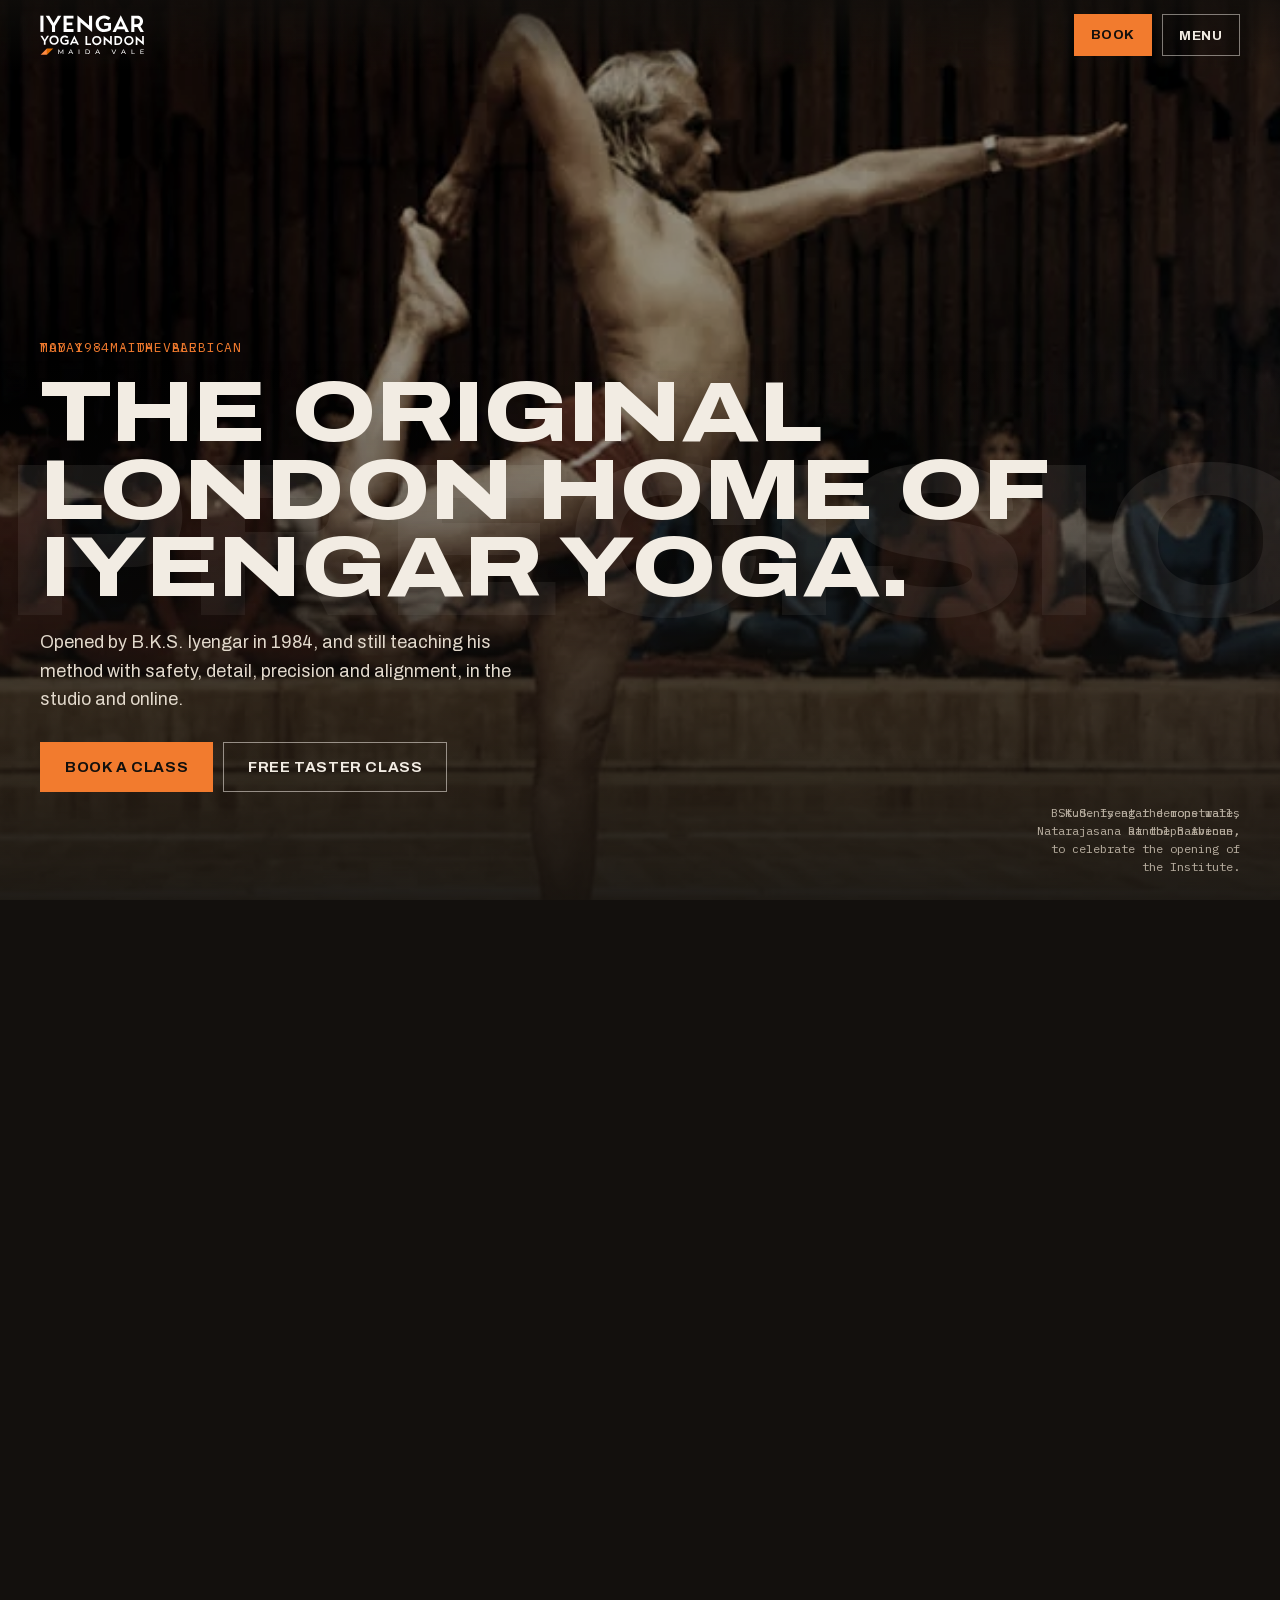
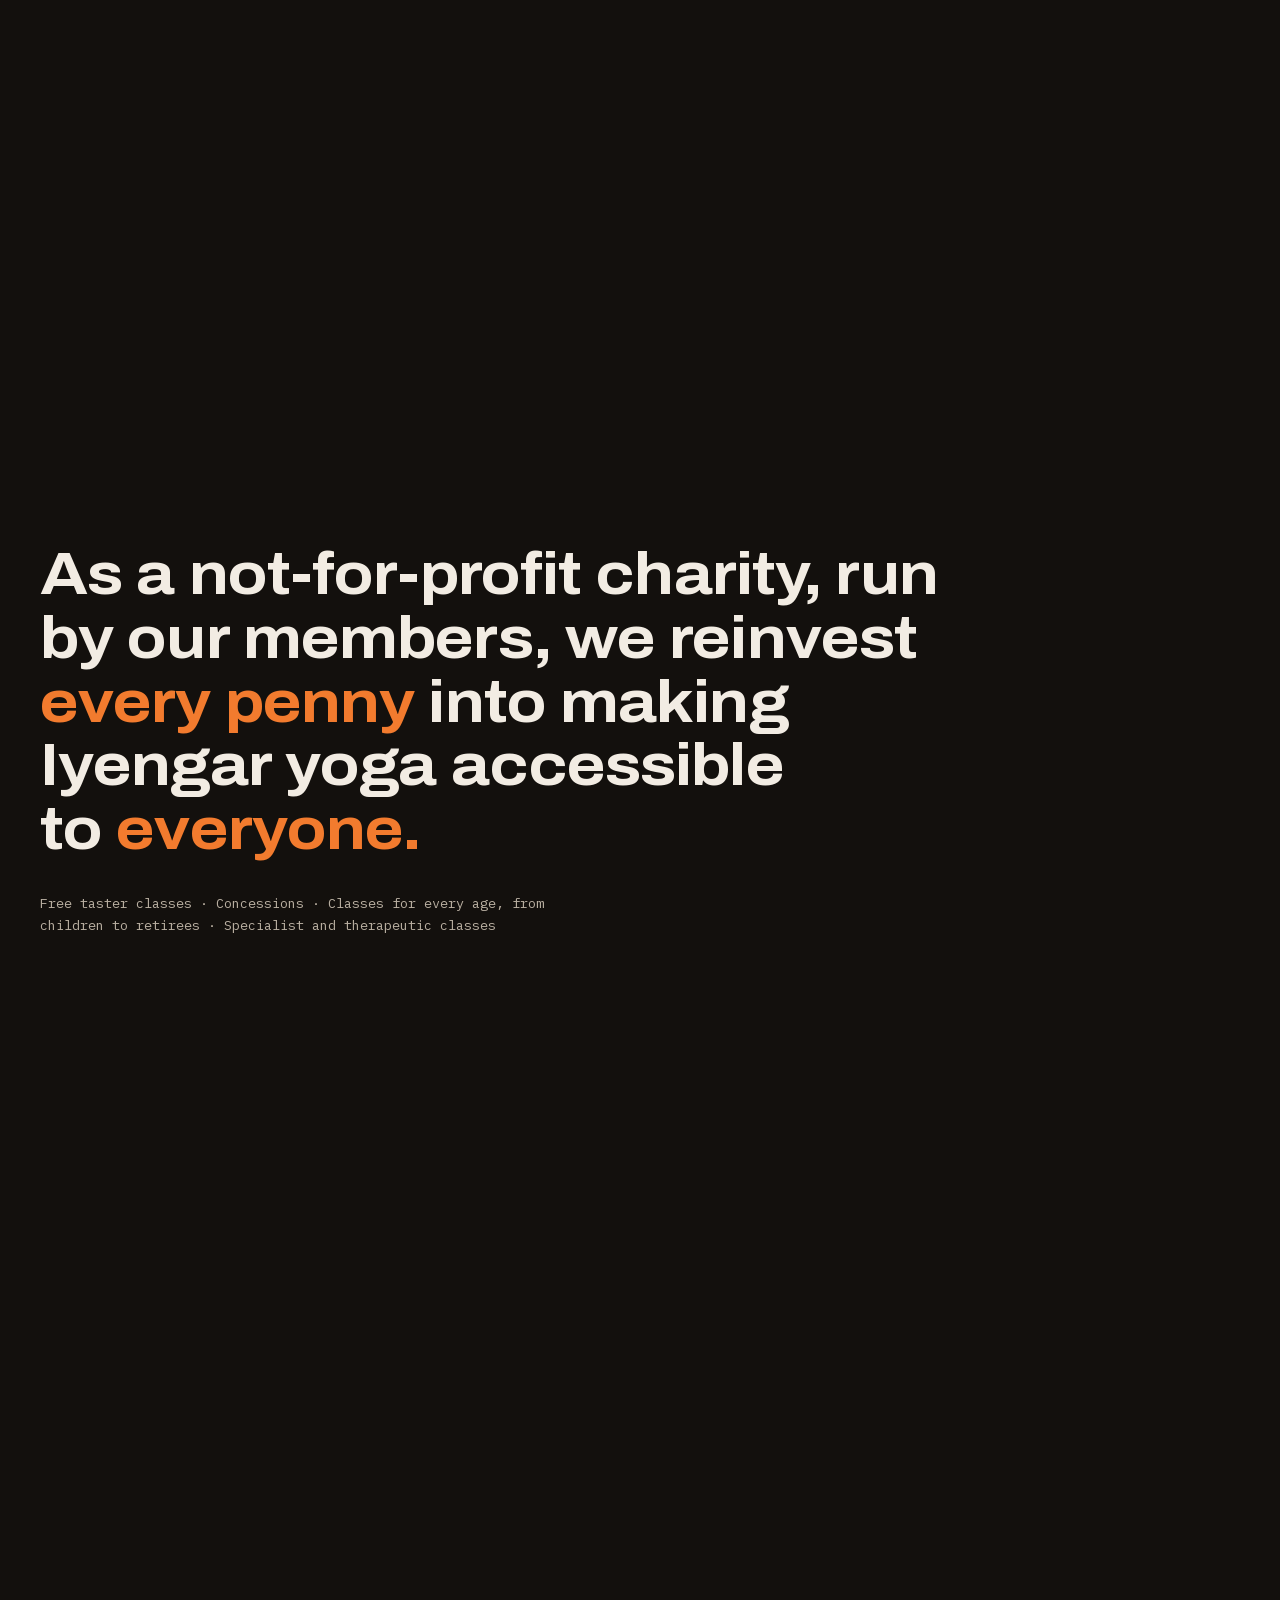
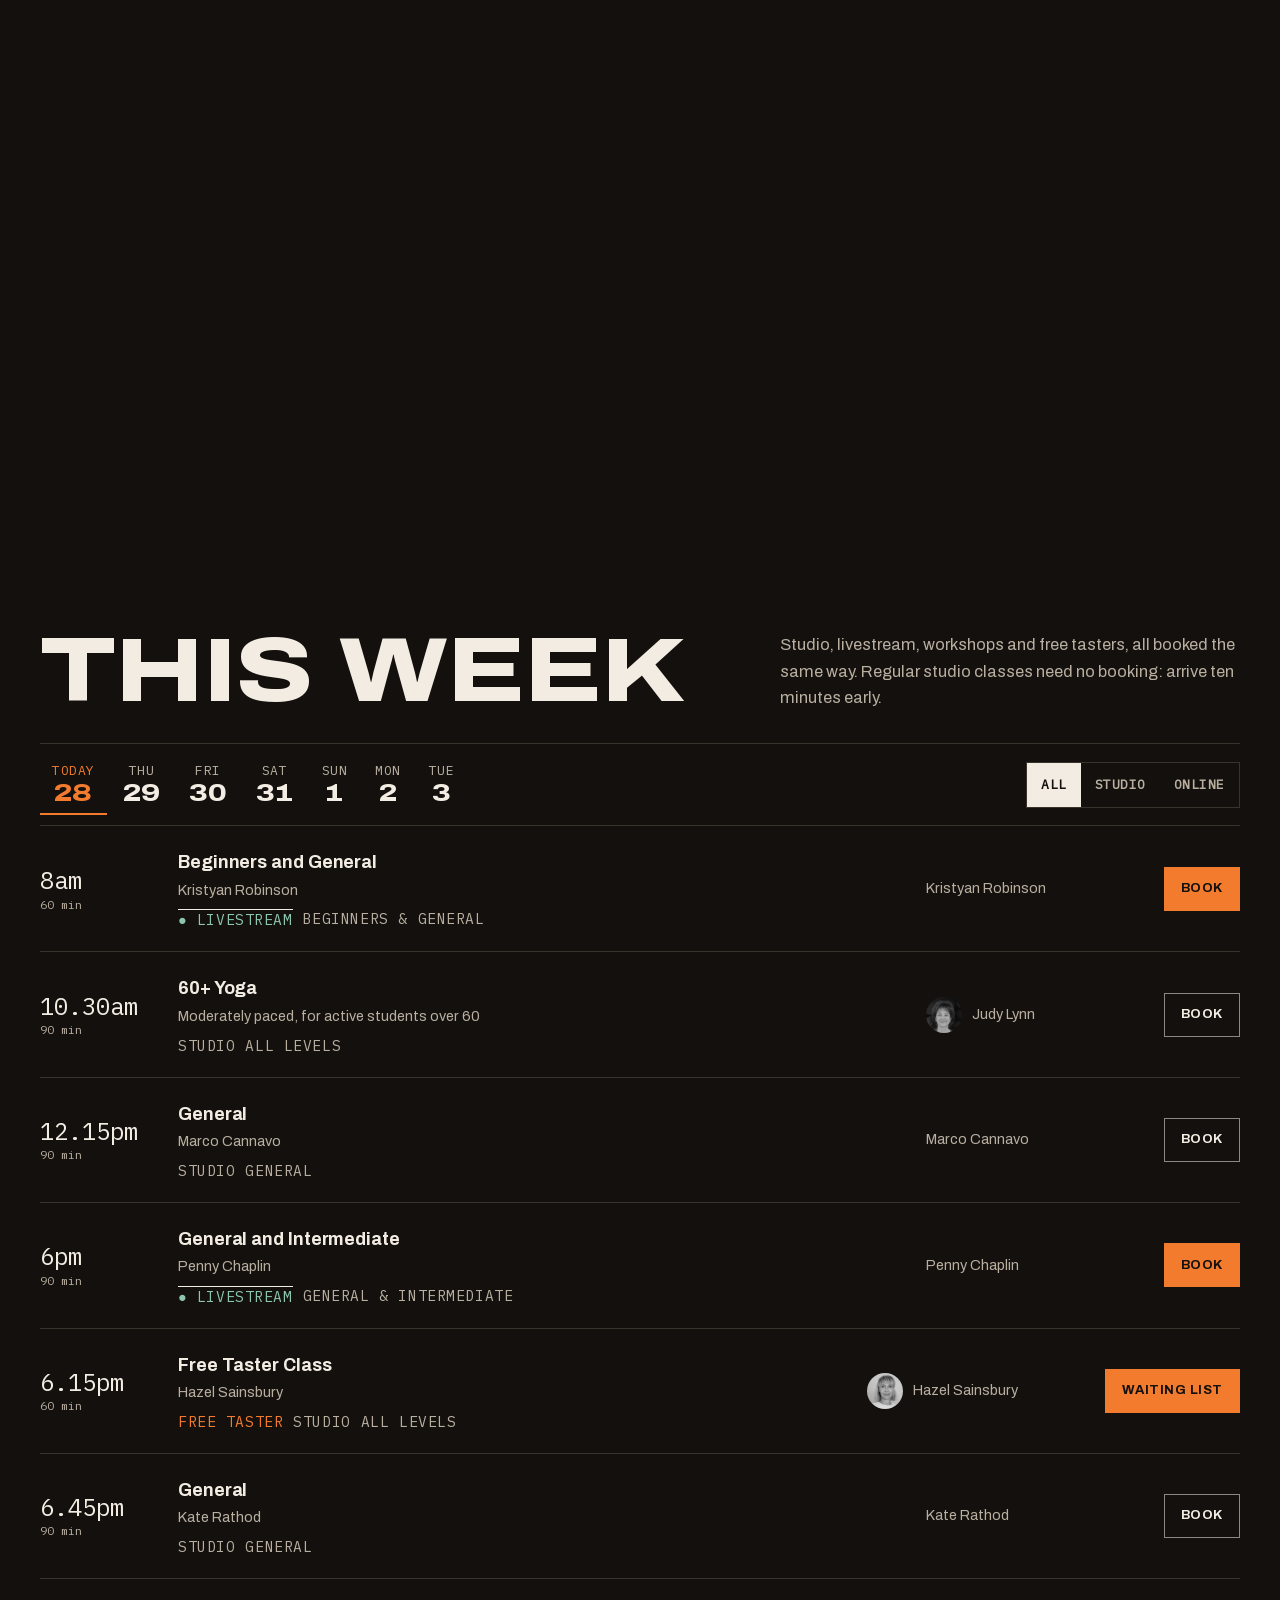
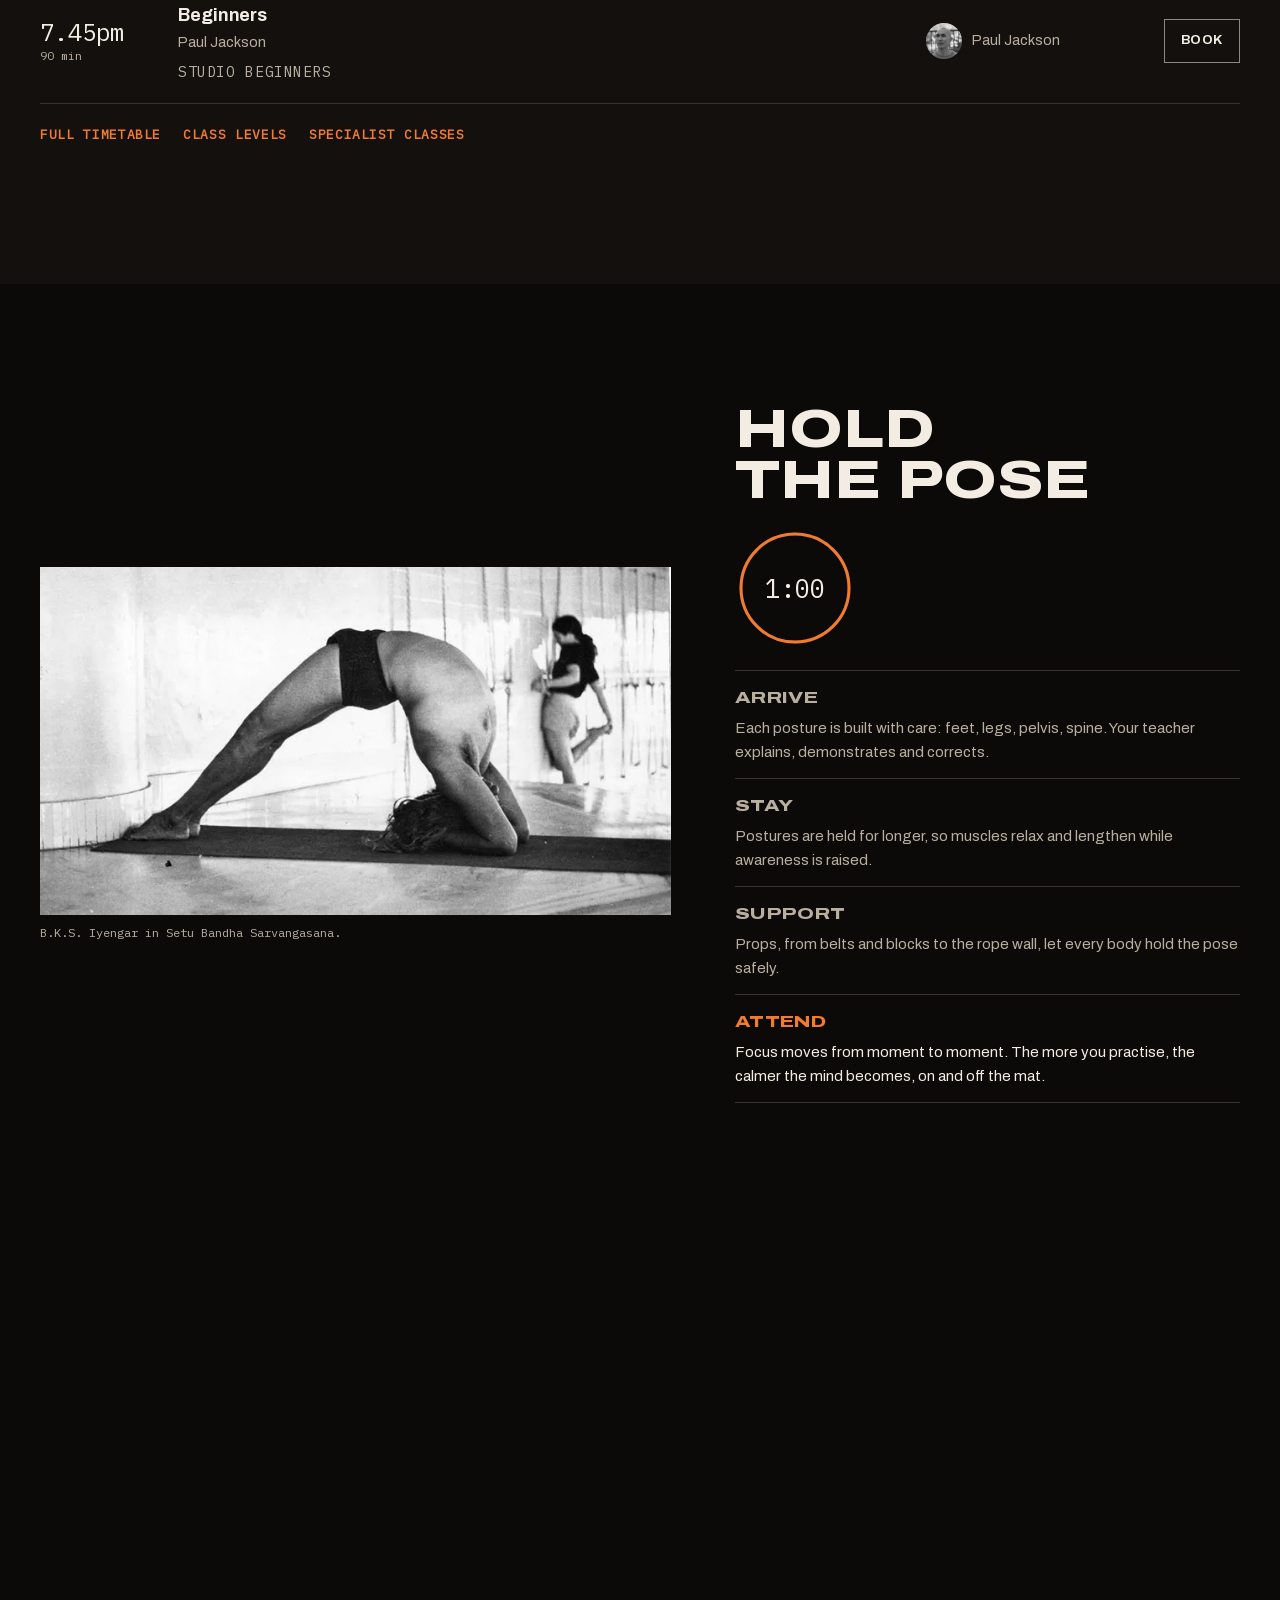
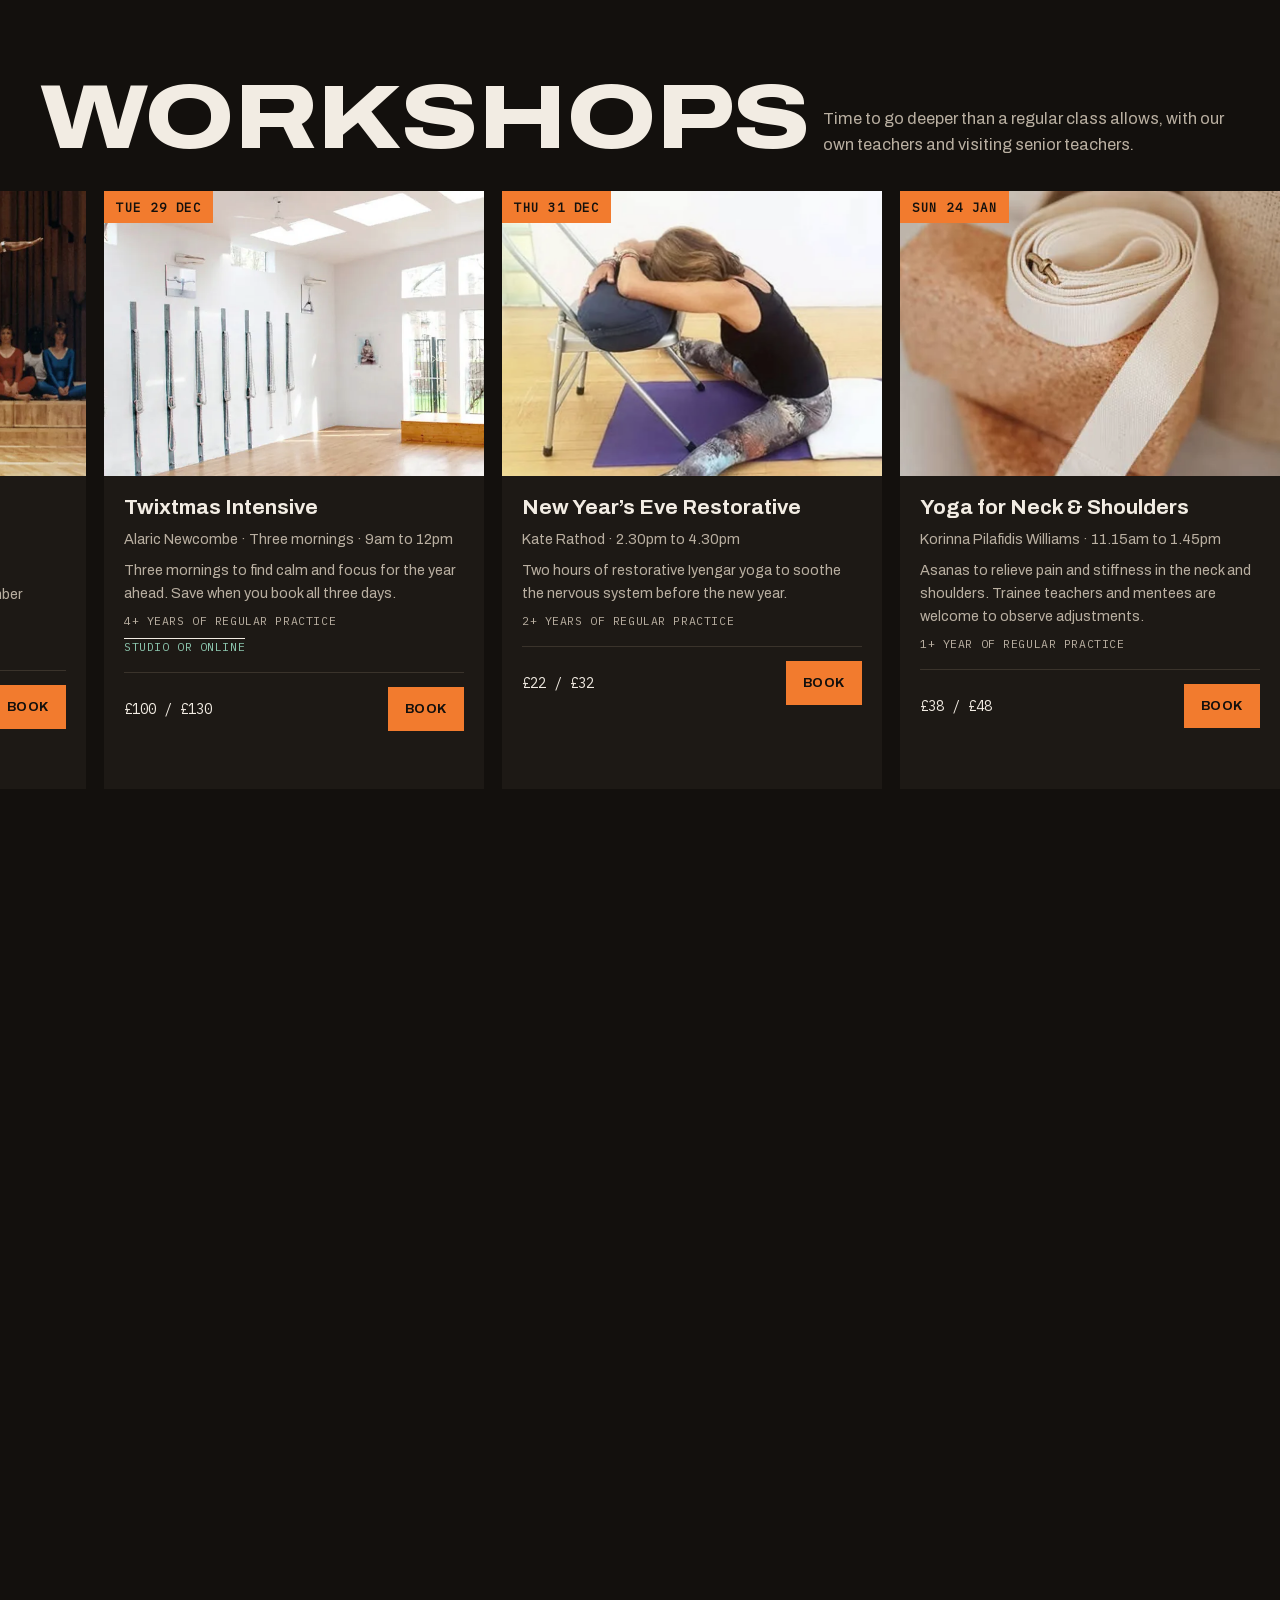
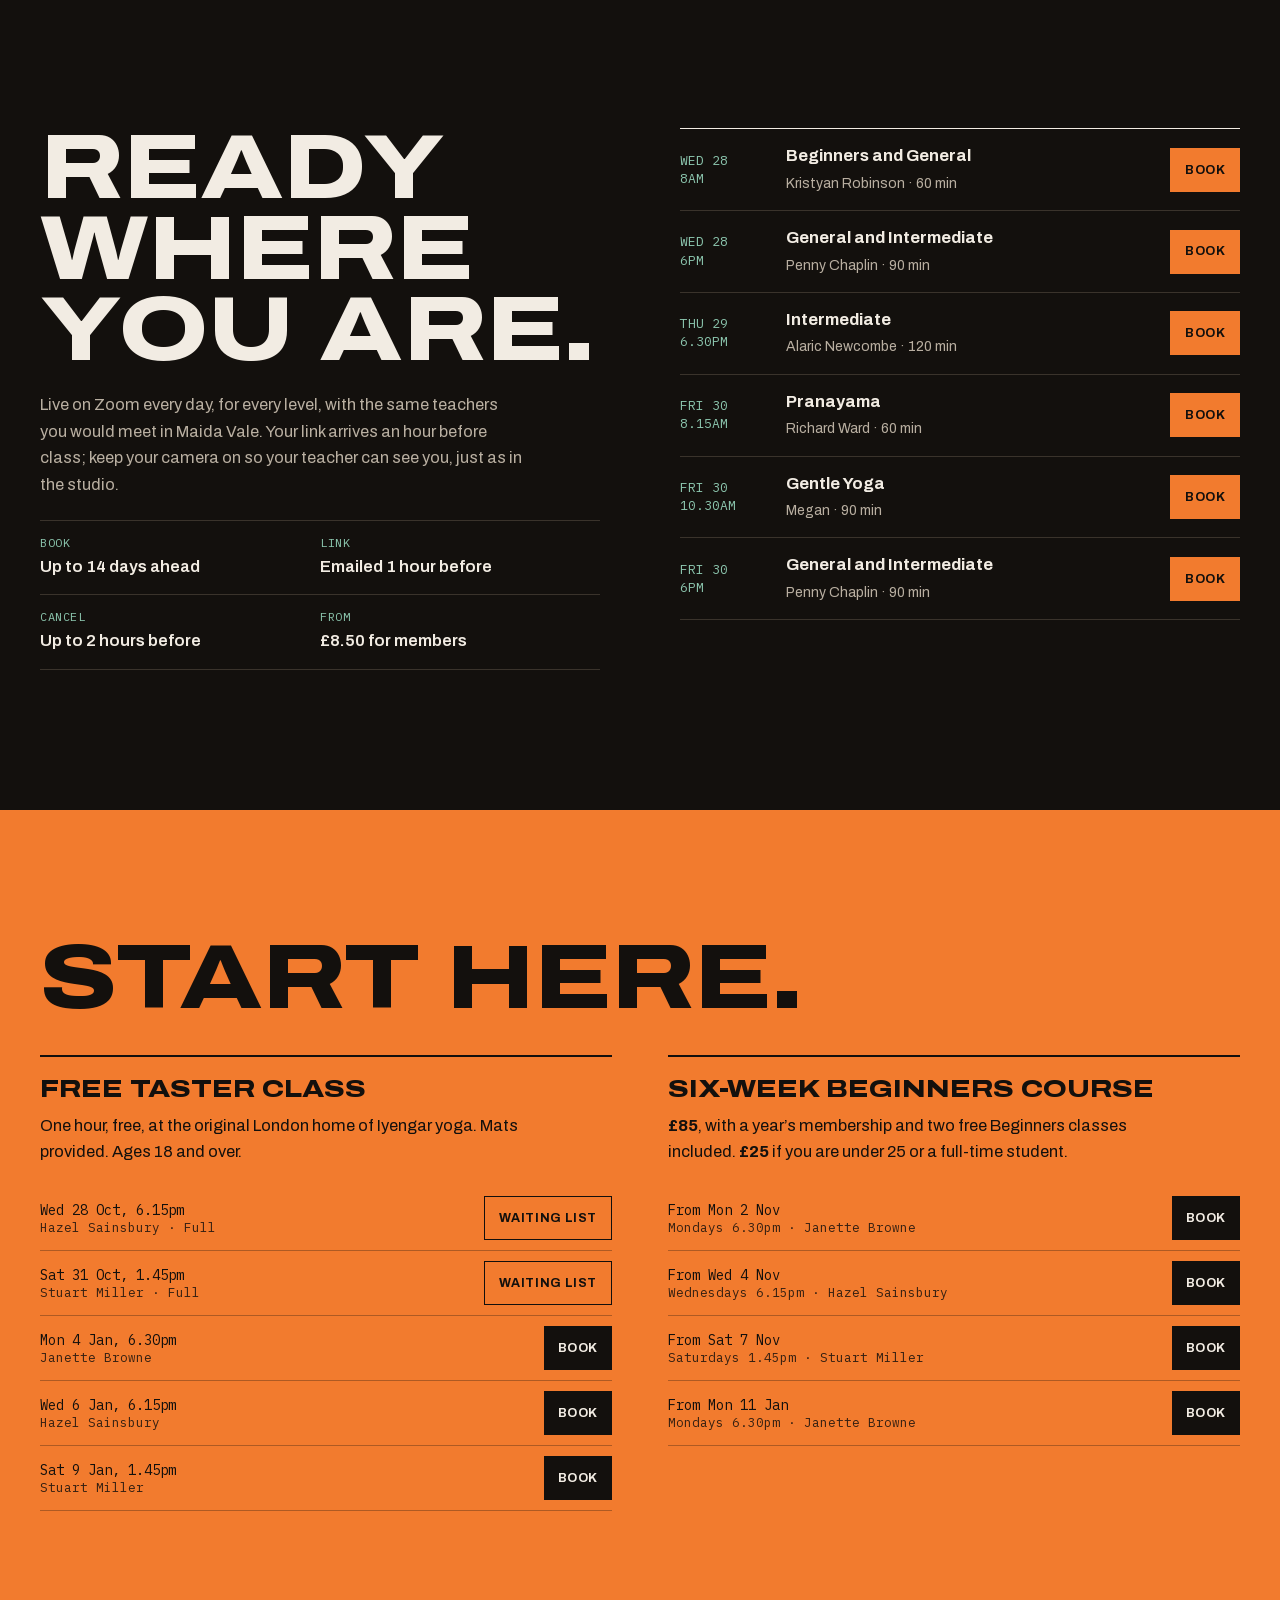
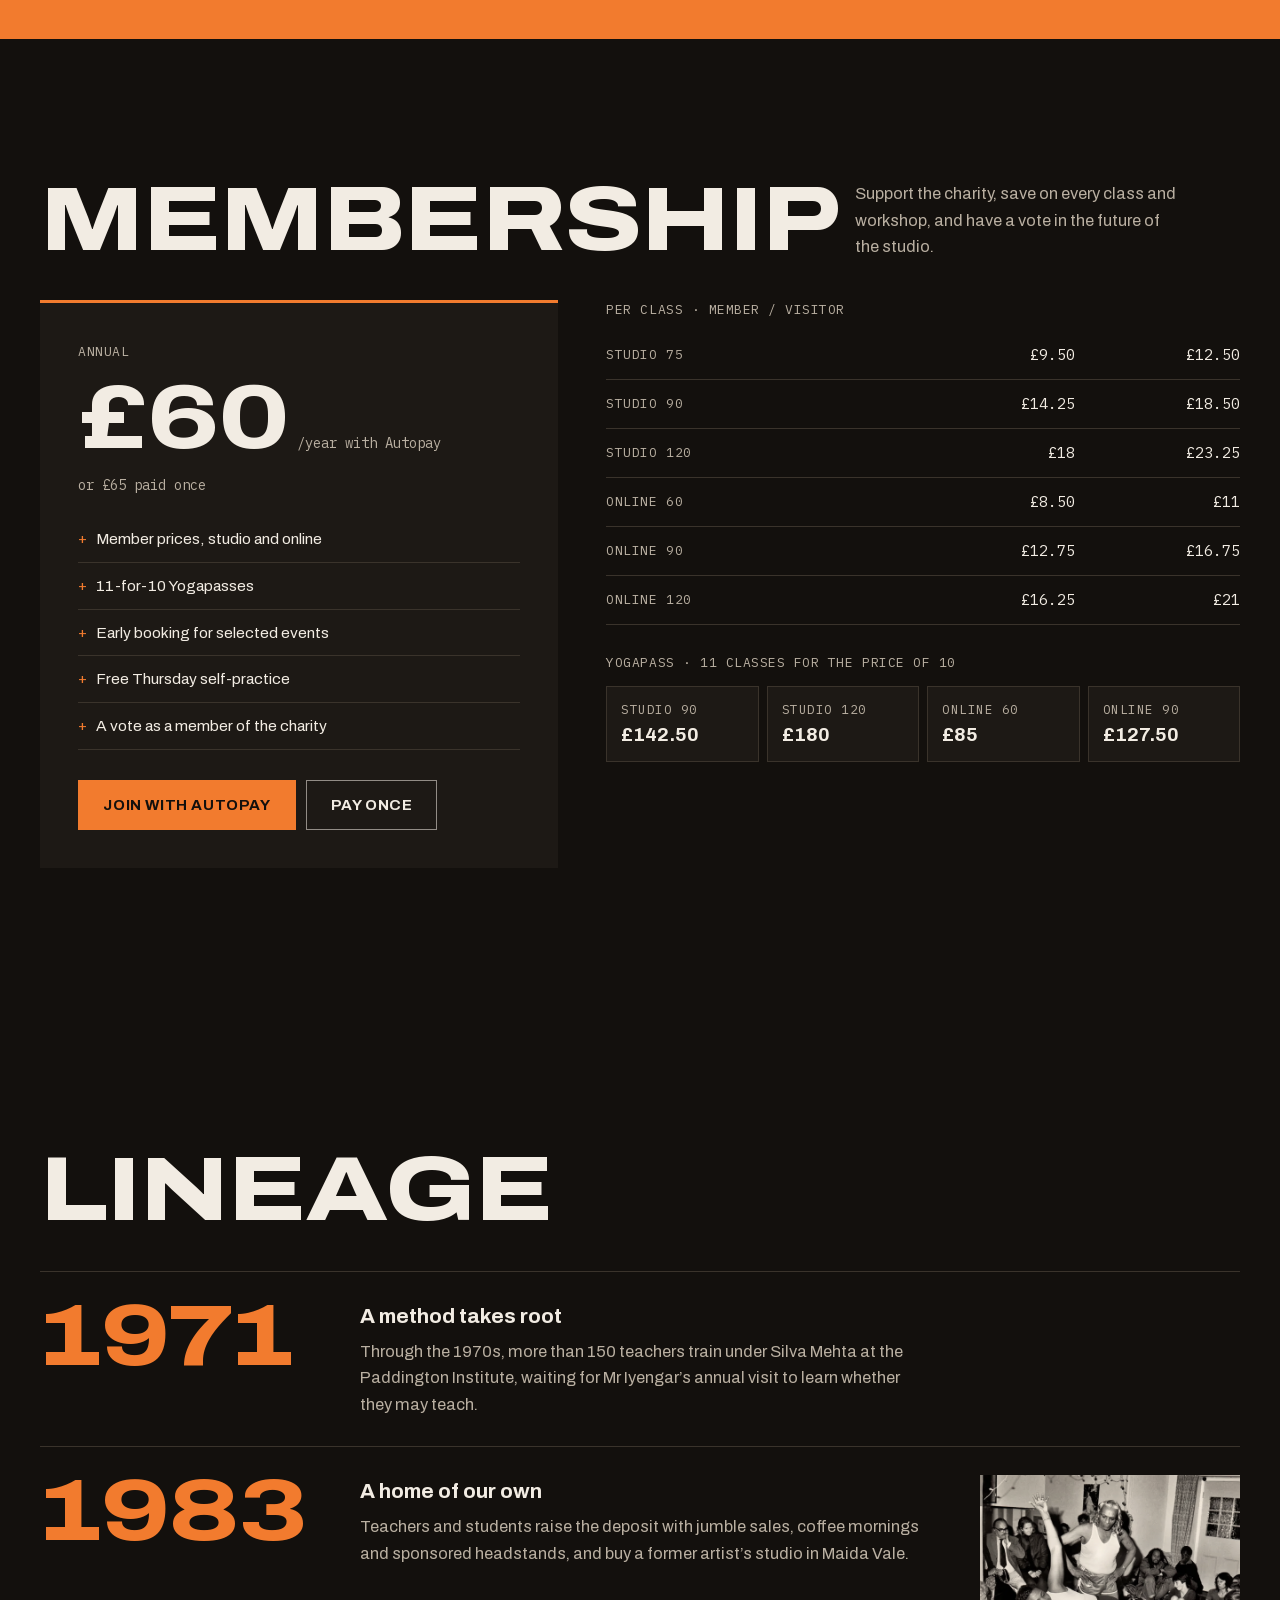
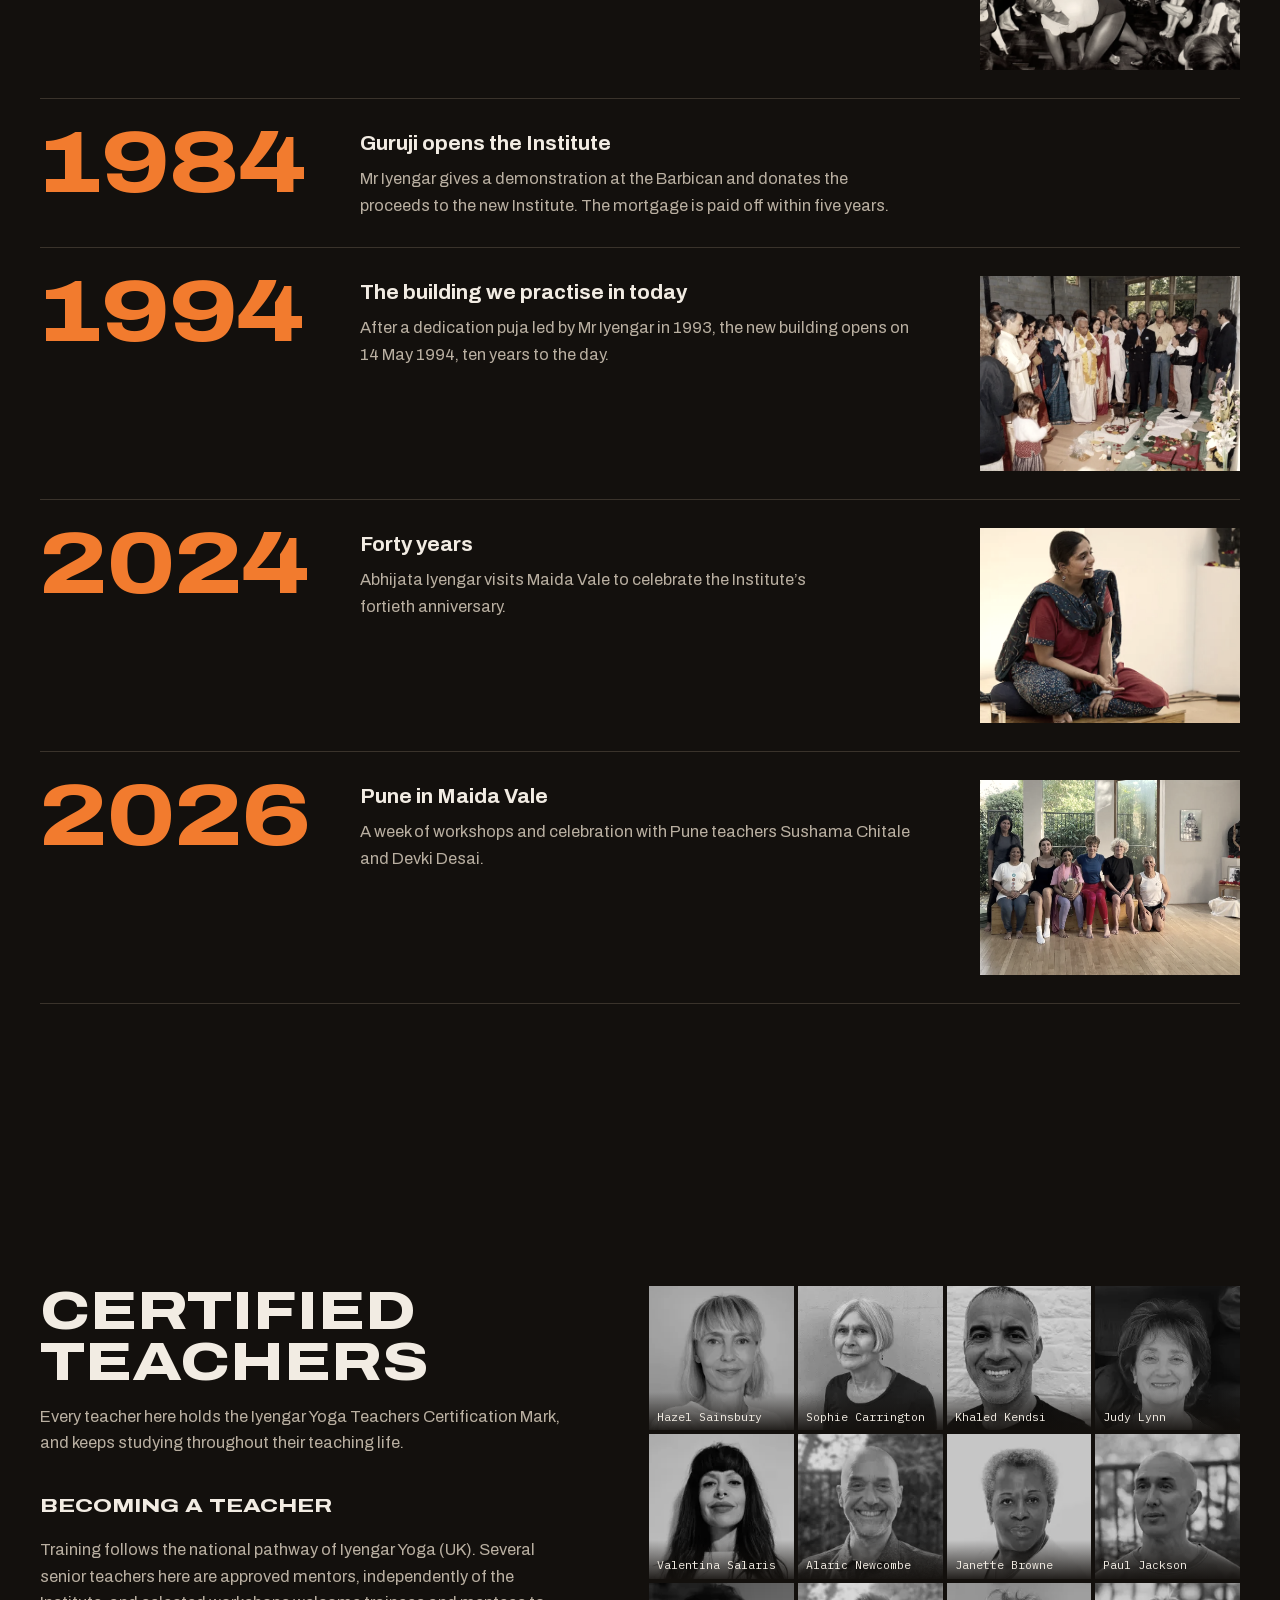
==== c/home.html @ f447e618 "Iyengar Yoga London design directions Three homepage directions (Alignment, Practice, Lineage) with " ====
<!doctype html>
<html lang="en-GB">
<head>
<meta charset="utf-8">
<meta name="viewport" content="width=device-width, initial-scale=1, viewport-fit=cover">
<meta name="robots" content="noindex, nofollow">
<meta name="theme-color" content="#13100D">
<title>Iyengar Yoga London · Direction C: Lineage</title>
<meta name="description" content="Design direction C for Iyengar Yoga London: the lineage of B.K.S. Iyengar in Maida Vale since 1984.">
<link rel="icon" href="../assets/img/logo.svg">
<link rel="preload" href="../assets/fonts/archivo.woff2" as="font" type="font/woff2" crossorigin>
<link rel="stylesheet" href="../assets/fonts/fonts.css">
<link rel="stylesheet" href="../assets/booking.css">
<link rel="stylesheet" href="style.css">
</head>
<body>
<a class="skip" href="#main">Skip to content</a>

<header class="hd">
  <a class="logo" href="#top" aria-label="Iyengar Yoga London, home"><img src="../assets/img/logo.svg" alt="Iyengar Yoga London, Maida Vale" width="112" height="44"></a>
  <div class="hd-r">
    <a class="btn btn-accent btn-sm" href="#tonight">Book</a>
    <button class="menu-btn" type="button" aria-haspopup="dialog" aria-controls="menu">Menu</button>
  </div>
</header>

<dialog class="menu" id="menu" aria-label="Menu">
  <div class="menu-in">
    <button class="menu-close" type="button" aria-label="Close menu">Close</button>
    <nav aria-label="Main">
      <a href="#tonight">Timetable</a>
      <a href="#workshops">Workshops</a>
      <a href="#online">Online classes</a>
      <a href="#begin">New students</a>
      <a href="#membership">Prices &amp; membership</a>
      <a href="#lineage">Our history</a>
      <a href="#teachers">Teachers</a>
    </nav>
    <p class="menu-foot">223a Randolph Avenue, Maida Vale W9 1NL · <a href="tel:+442076243080">+44 20 7624 3080</a> · <a href="#">Sign in</a></p>
  </div>
</dialog>

<main id="main">
  <!-- Hero: 1984 dissolves into today, in layered planes -->
  <section class="hero" id="top" data-progress>
    <div class="hero-pin">
      <div class="plane plane-then" aria-hidden="true"><img src="../assets/img/barbican-1984.webp" alt="" width="690" height="450" fetchpriority="high"></div>
      <div class="plane plane-now" aria-hidden="true"><img src="../assets/img/rope-wall-class.webp" alt="" width="1280" height="480"></div>
      <p class="plane plane-word" aria-hidden="true">Precision</p>
      <div class="hero-copy">
        <p class="hero-year"><span class="y-then">May 1984 · The Barbican</span><span class="y-now">Today · Maida Vale</span></p>
        <h1>The original London home of Iyengar yoga.</h1>
        <p class="hero-lede">Opened by B.K.S. Iyengar in 1984, and still teaching his method with safety, detail, precision and alignment, in the studio and online.</p>
        <div class="hero-ctas">
          <a class="btn btn-accent" href="#tonight">Book a class</a>
          <button class="btn btn-ghost" type="button" data-book="t2">Free taster class</button>
        </div>
      </div>
      <p class="hero-cap"><span class="c-then">B.K.S. Iyengar demonstrates Natarajasana at the Barbican, to celebrate the opening of the Institute.</span><span class="c-now">Students at the rope wall, Randolph Avenue.</span></p>
    </div>
  </section>

  <!-- A statement that lights word by word -->
  <section class="say" data-progress aria-label="About the Institute">
    <div class="say-pin">
      <p class="say-text" id="say">As a not-for-profit charity, run by our members, we reinvest every penny into making Iyengar yoga accessible to everyone.</p>
      <p class="say-sub">Free taster classes · Concessions · Classes for every age, from children to retirees · Specialist and therapeutic classes</p>
    </div>
  </section>

  <!-- Timetable -->
  <section class="sec" id="tonight">
    <div class="wrap">
      <div class="tt-head">
        <h2 class="display">This week</h2>
        <p>Studio, livestream, workshops and free tasters, all booked the same way. Regular studio classes need no booking: arrive ten minutes early.</p>
      </div>
      <div class="tt-controls">
        <div class="tt-days" role="tablist" aria-label="Choose a day"></div>
        <div class="tt-seg" role="group" aria-label="Where">
          <button type="button" data-where="all" aria-pressed="true">All</button>
          <button type="button" data-where="studio" aria-pressed="false">Studio</button>
          <button type="button" data-where="online" aria-pressed="false">Online</button>
        </div>
      </div>
      <ol class="agenda" id="agenda" role="tabpanel" tabindex="0"></ol>
      <p class="tt-more"><a href="#">Full timetable</a> <a href="#">Class levels</a> <a href="#">Specialist classes</a></p>
    </div>
  </section>

  <!-- Signature: hold the pose -->
  <section class="hold" id="method" data-progress>
    <div class="hold-pin">
      <figure class="hold-fig">
        <img src="../assets/img/bks-setubandha.webp" alt="B.K.S. Iyengar in Setu Bandha Sarvangasana, supported on a bench, in black and white" width="752" height="414" loading="lazy">
        <figcaption>B.K.S. Iyengar in Setu Bandha Sarvangasana.</figcaption>
      </figure>
      <div class="hold-side">
        <h2 class="display-sm">Hold the pose</h2>
        <div class="timer" aria-hidden="true">
          <svg viewBox="0 0 120 120" width="120" height="120"><circle cx="60" cy="60" r="54" class="ring-bg"/><circle cx="60" cy="60" r="54" class="ring"/></svg>
          <span id="clock">0:00</span>
        </div>
        <ol class="stages">
          <li><b>Arrive</b><span>Each posture is built with care: feet, legs, pelvis, spine. Your teacher explains, demonstrates and corrects.</span></li>
          <li><b>Stay</b><span>Postures are held for longer, so muscles relax and lengthen while awareness is raised.</span></li>
          <li><b>Support</b><span>Props, from belts and blocks to the rope wall, let every body hold the pose safely.</span></li>
          <li><b>Attend</b><span>Focus moves from moment to moment. The more you practise, the calmer the mind becomes, on and off the mat.</span></li>
        </ol>
      </div>
    </div>
  </section>

  <!-- Workshops: horizontal pan -->
  <section class="pan" id="workshops" data-progress>
    <div class="pan-pin">
      <div class="pan-head wrap">
        <h2 class="display">Workshops</h2>
        <p>Time to go deeper than a regular class allows, with our own teachers and visiting senior teachers.</p>
      </div>
      <ul class="pan-track" id="track" tabindex="0" aria-label="Upcoming workshops"></ul>
    </div>
  </section>

  <!-- Online -->
  <section class="sec online" id="online">
    <div class="wrap online-grid">
      <div class="online-copy" data-reveal>
        <h2 class="display">Ready where you are.</h2>
        <p>Live on Zoom every day, for every level, with the same teachers you would meet in Maida Vale. Your link arrives an hour before class; keep your camera on so your teacher can see you, just as in the studio.</p>
        <dl class="specs">
          <div><dt>Book</dt><dd>Up to 14 days ahead</dd></div>
          <div><dt>Link</dt><dd>Emailed 1 hour before</dd></div>
          <div><dt>Cancel</dt><dd>Up to 2 hours before</dd></div>
          <div><dt>From</dt><dd>£8.50 for members</dd></div>
        </dl>
      </div>
      <ol class="live" id="live" data-reveal></ol>
    </div>
  </section>

  <!-- Begin here: a hard change of ground -->
  <section class="begin" id="begin">
    <div class="wrap begin-grid">
      <h2 class="display">Start here.</h2>
      <article class="begin-card">
        <h3>Free taster class</h3>
        <p>One hour, free, at the original London home of Iyengar yoga. Mats provided. Ages 18 and over.</p>
        <ul class="begin-dates" id="tasters"></ul>
      </article>
      <article class="begin-card">
        <h3>Six-week Beginners Course</h3>
        <p><b>£85</b>, with a year’s membership and two free Beginners classes included. <b>£25</b> if you are under 25 or a full-time student.</p>
        <ul class="begin-dates" id="courses"></ul>
      </article>
    </div>
  </section>

  <!-- Membership -->
  <section class="sec" id="membership">
    <div class="wrap">
      <div class="mem-head">
        <h2 class="display">Membership</h2>
        <p>Support the charity, save on every class and workshop, and have a vote in the future of the studio.</p>
      </div>
      <div class="mem">
        <article class="mem-card mem-main" data-reveal>
          <p class="mono">Annual</p>
          <p class="big">£60<span>/year with Autopay</span></p>
          <p class="mem-alt">or £65 paid once</p>
          <ul><li>Member prices, studio and online</li><li>11-for-10 Yogapasses</li><li>Early booking for selected events</li><li>Free Thursday self-practice</li><li>A vote as a member of the charity</li></ul>
          <div class="mem-ctas"><button class="btn btn-accent" type="button" data-book="m1">Join with Autopay</button><button class="btn btn-ghost" type="button" data-book="m2">Pay once</button></div>
        </article>
        <div class="mem-table" data-reveal>
          <table>
            <caption class="mono">Per class · member / visitor</caption>
            <tbody>
              <tr><th scope="row">Studio 75</th><td>£9.50</td><td>£12.50</td></tr>
              <tr><th scope="row">Studio 90</th><td>£14.25</td><td>£18.50</td></tr>
              <tr><th scope="row">Studio 120</th><td>£18</td><td>£23.25</td></tr>
              <tr><th scope="row">Online 60</th><td>£8.50</td><td>£11</td></tr>
              <tr><th scope="row">Online 90</th><td>£12.75</td><td>£16.75</td></tr>
              <tr><th scope="row">Online 120</th><td>£16.25</td><td>£21</td></tr>
            </tbody>
          </table>
          <div class="passes">
            <p class="mono">Yogapass · 11 classes for the price of 10</p>
            <div class="pass-row">
              <button type="button" data-book="p1">Studio 90<b>£142.50</b></button>
              <button type="button" data-book="p2">Studio 120<b>£180</b></button>
              <button type="button" data-book="p3">Online 60<b>£85</b></button>
              <button type="button" data-book="p4">Online 90<b>£127.50</b></button>
            </div>
          </div>
        </div>
      </div>
    </div>
  </section>

  <!-- Lineage -->
  <section class="sec lineage" id="lineage">
    <div class="wrap">
      <h2 class="display">Lineage</h2>
      <ol class="years">
        <li data-reveal><span class="yr">1971</span><div><h3>A method takes root</h3><p>Through the 1970s, more than 150 teachers train under Silva Mehta at the Paddington Institute, waiting for Mr Iyengar’s annual visit to learn whether they may teach.</p></div></li>
        <li data-reveal><span class="yr">1983</span><div><h3>A home of our own</h3><p>Teachers and students raise the deposit with jumble sales, coffee mornings and sponsored headstands, and buy a former artist’s studio in Maida Vale.</p></div><img src="../assets/img/old-studio.webp" alt="B.K.S. Iyengar teaching in the old building at Maida Vale" width="640" height="440" loading="lazy"></li>
        <li data-reveal><span class="yr">1984</span><div><h3>Guruji opens the Institute</h3><p>Mr Iyengar gives a demonstration at the Barbican and donates the proceeds to the new Institute. The mortgage is paid off within five years.</p></div></li>
        <li data-reveal><span class="yr">1994</span><div><h3>The building we practise in today</h3><p>After a dedication puja led by Mr Iyengar in 1993, the new building opens on 14 May 1994, ten years to the day.</p></div><img src="../assets/img/opening-ceremony.webp" alt="Guests gathered at the opening ceremony of the Iyengar Yoga London building" width="768" height="570" loading="lazy"></li>
        <li data-reveal><span class="yr">2024</span><div><h3>Forty years</h3><p>Abhijata Iyengar visits Maida Vale to celebrate the Institute’s fortieth anniversary.</p></div><img src="../assets/img/abhijata.webp" alt="Abhijata Iyengar seated and smiling" width="800" height="420" loading="lazy"></li>
        <li data-reveal><span class="yr">2026</span><div><h3>Pune in Maida Vale</h3><p>A week of workshops and celebration with Pune teachers Sushama Chitale and Devki Desai.</p></div><img src="../assets/img/pune-week.webp" alt="A large group of students and teachers in the studio during the week with the Pune teachers" width="1349" height="776" loading="lazy"></li>
      </ol>
    </div>
  </section>

  <!-- Teachers and training -->
  <section class="sec" id="teachers">
    <div class="wrap teach">
      <div class="teach-copy" data-reveal>
        <h2 class="display-sm">Certified teachers</h2>
        <p>Every teacher here holds the Iyengar Yoga Teachers Certification Mark, and keeps studying throughout their teaching life.</p>
        <h3>Becoming a teacher</h3>
        <p>Training follows the national pathway of Iyengar Yoga (UK). Several senior teachers here are approved mentors, independently of the Institute, and selected workshops welcome trainees and mentees to observe adjustments.</p>
        <p class="links"><a href="#">Meet the teachers</a> <a href="#">The teaching pathway</a></p>
      </div>
      <ul class="grid-faces" id="faces"></ul>
    </div>
  </section>

  <!-- Close -->
  <section class="close" id="newsletter">
    <div class="wrap close-in">
      <blockquote><p>“Yoga is a light which, once lit, will never dim.”</p><cite>B.K.S. Iyengar</cite></blockquote>
      <form class="nl" id="nl" novalidate>
        <label for="nl-email">Workshop news and studio letters, a couple of times a month</label>
        <div class="nl-row"><input id="nl-email" type="email" autocomplete="email" placeholder="Email address" required><button class="btn btn-accent" type="submit">Subscribe</button></div>
        <p class="nl-msg" role="status"></p>
      </form>
    </div>
  </section>
</main>

<footer class="ft">
  <div class="wrap ft-grid">
    <img src="../assets/img/logo.svg" alt="Iyengar Yoga London" width="112" height="44" loading="lazy">
    <address>223a Randolph Avenue, Maida Vale, London W9 1NL<br><a href="tel:+442076243080">+44 20 7624 3080</a> · <a href="mailto:office@iyengaryogalondon.co.uk">office@iyengaryogalondon.co.uk</a></address>
    <nav aria-label="Footer"><a href="#tonight">Timetable</a><a href="#workshops">Workshops</a><a href="#online">Online</a><a href="#membership">Membership</a><a href="#">Concessions</a><a href="#">Gift cards</a><a href="#">Find us</a><a href="#">Contact</a><a href="#">Privacy</a></nav>
  </div>
  <p class="wrap ft-small">IYIMV is a company limited by guarantee no. 04431832 and a charity registered in England &amp; Wales no. 1092322. Design direction C by Mindful Design.</p>
</footer>

<script src="../assets/data.js"></script>
<script src="../assets/booking.js"></script>
<script src="../assets/motion.js"></script>
<script src="app.js"></script>
</body>
</html>
---- assets/fonts/fonts.css ----
/* Self-hosted from Google Fonts (SIL Open Font License), latin subset. */
@font-face {
  font-family: 'Archivo';
  font-style: normal;
  font-weight: 400 800;
  font-stretch: 62% 125%;
  font-display: swap;
  src: url(archivo.woff2) format('woff2');
  unicode-range: U+0000-00FF, U+0131, U+0152-0153, U+02BB-02BC, U+02C6, U+02DA, U+02DC, U+0304, U+0308, U+0329, U+2000-206F, U+20AC, U+2122, U+2191, U+2193, U+2212, U+2215, U+FEFF, U+FFFD;
}
@font-face {
  font-family: 'Geist';
  font-style: normal;
  font-weight: 400 600;
  font-display: swap;
  src: url(geist.woff2) format('woff2');
  unicode-range: U+0000-00FF, U+0131, U+0152-0153, U+02BB-02BC, U+02C6, U+02DA, U+02DC, U+0304, U+0308, U+0329, U+2000-206F, U+20AC, U+2122, U+2191, U+2193, U+2212, U+2215, U+FEFF, U+FFFD;
}
@font-face {
  font-family: 'Hanken Grotesk';
  font-style: italic;
  font-weight: 400;
  font-display: swap;
  src: url(hanken-grotesk-italic.woff2) format('woff2');
  unicode-range: U+0000-00FF, U+0131, U+0152-0153, U+02BB-02BC, U+02C6, U+02DA, U+02DC, U+0304, U+0308, U+0329, U+2000-206F, U+20AC, U+2122, U+2191, U+2193, U+2212, U+2215, U+FEFF, U+FFFD;
}
@font-face {
  font-family: 'Hanken Grotesk';
  font-style: normal;
  font-weight: 400 700;
  font-display: swap;
  src: url(hanken-grotesk.woff2) format('woff2');
  unicode-range: U+0000-00FF, U+0131, U+0152-0153, U+02BB-02BC, U+02C6, U+02DA, U+02DC, U+0304, U+0308, U+0329, U+2000-206F, U+20AC, U+2122, U+2191, U+2193, U+2212, U+2215, U+FEFF, U+FFFD;
}
@font-face {
  font-family: 'IBM Plex Mono';
  font-style: normal;
  font-weight: 400;
  font-display: swap;
  src: url(ibm-plex-mono.woff2) format('woff2');
  unicode-range: U+0000-00FF, U+0131, U+0152-0153, U+02BB-02BC, U+02C6, U+02DA, U+02DC, U+0304, U+0308, U+0329, U+2000-206F, U+20AC, U+2122, U+2191, U+2193, U+2212, U+2215, U+FEFF, U+FFFD;
}
@font-face {
  font-family: 'IBM Plex Mono';
  font-style: normal;
  font-weight: 500;
  font-display: swap;
  src: url(ibm-plex-mono.woff2) format('woff2');
  unicode-range: U+0000-00FF, U+0131, U+0152-0153, U+02BB-02BC, U+02C6, U+02DA, U+02DC, U+0304, U+0308, U+0329, U+2000-206F, U+20AC, U+2122, U+2191, U+2193, U+2212, U+2215, U+FEFF, U+FFFD;
}
@font-face {
  font-family: 'Instrument Serif';
  font-style: italic;
  font-weight: 400;
  font-display: swap;
  src: url(instrument-serif-italic.woff2) format('woff2');
  unicode-range: U+0000-00FF, U+0131, U+0152-0153, U+02BB-02BC, U+02C6, U+02DA, U+02DC, U+0304, U+0308, U+0329, U+2000-206F, U+20AC, U+2122, U+2191, U+2193, U+2212, U+2215, U+FEFF, U+FFFD;
}
@font-face {
  font-family: 'Instrument Serif';
  font-style: normal;
  font-weight: 400;
  font-display: swap;
  src: url(instrument-serif.woff2) format('woff2');
  unicode-range: U+0000-00FF, U+0131, U+0152-0153, U+02BB-02BC, U+02C6, U+02DA, U+02DC, U+0304, U+0308, U+0329, U+2000-206F, U+20AC, U+2122, U+2191, U+2193, U+2212, U+2215, U+FEFF, U+FFFD;
}
@font-face {
  font-family: 'Plus Jakarta Sans';
  font-style: italic;
  font-weight: 400 700;
  font-display: swap;
  src: url(plus-jakarta-sans-italic.woff2) format('woff2');
  unicode-range: U+0000-00FF, U+0131, U+0152-0153, U+02BB-02BC, U+02C6, U+02DA, U+02DC, U+0304, U+0308, U+0329, U+2000-206F, U+20AC, U+2122, U+2191, U+2193, U+2212, U+2215, U+FEFF, U+FFFD;
}
@font-face {
  font-family: 'Plus Jakarta Sans';
  font-style: normal;
  font-weight: 400 700;
  font-display: swap;
  src: url(plus-jakarta-sans.woff2) format('woff2');
  unicode-range: U+0000-00FF, U+0131, U+0152-0153, U+02BB-02BC, U+02C6, U+02DA, U+02DC, U+0304, U+0308, U+0329, U+2000-206F, U+20AC, U+2122, U+2191, U+2193, U+2212, U+2215, U+FEFF, U+FFFD;
}
---- assets/booking.css ----
/* The shared booking sheet. Each direction sets the --bk-* tokens. */
.bk {
  --bk-bg: #fff; --bk-ink: #1d1d1b; --bk-soft: #5c5a55; --bk-line: #e2dfd8; --bk-tint: #f4f2ee;
  --bk-accent: #b23d07; --bk-accent-ink: #fff; --bk-radius: 16px; --bk-font: system-ui, sans-serif; --bk-display: var(--bk-font);
  font-family: var(--bk-font); color: var(--bk-ink); background: var(--bk-bg);
  border: 0; padding: 0; margin: auto 0 0; width: 100%; max-width: 100%; max-height: min(92dvh, 900px);
  border-radius: var(--bk-radius) var(--bk-radius) 0 0; overflow: auto; overscroll-behavior: contain;
  box-shadow: 0 -12px 48px -12px rgba(0, 0, 0, .35);
}
.bk::backdrop { background: rgba(14, 12, 10, .5); }
@media (min-width: 760px) {
  .bk { margin: 0 0 0 auto; height: 100dvh; max-height: 100dvh; width: 460px; border-radius: var(--bk-radius) 0 0 var(--bk-radius); }
}
html.bk-open { overflow: hidden; }
.bk[open] { animation: bk-up .32s cubic-bezier(.2, .8, .2, 1); }
@media (min-width: 760px) { .bk[open] { animation-name: bk-in; } }
.bk[open]::backdrop { animation: bk-fade .3s ease; }
@keyframes bk-up { from { transform: translateY(40px); opacity: 0; } }
@keyframes bk-in { from { transform: translateX(40px); opacity: 0; } }
@keyframes bk-fade { from { opacity: 0; } }
@media (prefers-reduced-motion: reduce) { .bk[open], .bk[open]::backdrop { animation: none; } }

.bk-bar { position: sticky; top: 0; z-index: 1; display: flex; align-items: center; gap: 12px; padding: 14px 16px 12px 22px; background: var(--bk-bg); border-bottom: 1px solid var(--bk-line); }
.bk-grab { position: absolute; top: 6px; left: 50%; width: 36px; height: 4px; margin-left: -18px; border-radius: 4px; background: var(--bk-line); }
@media (min-width: 760px) { .bk-grab { display: none; } }
.bk-steps { display: flex; gap: 6px; list-style: none; margin: 0; padding: 0; flex: 1; font-size: 13px; color: var(--bk-soft); }
.bk-steps li { display: flex; align-items: center; gap: 6px; }
.bk-steps li + li::before { content: ""; width: 14px; height: 1px; background: var(--bk-line); }
.bk-steps [aria-current] { color: var(--bk-ink); font-weight: 600; }
.bk-steps .done { color: var(--bk-ink); }
.bk-x { width: 44px; height: 44px; display: grid; place-items: center; border: 0; border-radius: 50%; background: var(--bk-tint); color: var(--bk-ink); cursor: pointer; }
.bk-x:hover { background: var(--bk-line); }

.bk-body { padding: 22px 22px calc(28px + env(safe-area-inset-bottom, 0px)); display: grid; gap: 18px; }
.bk-head { display: grid; gap: 6px; }
.bk-kind { margin: 0; font-size: 12px; font-weight: 600; letter-spacing: .08em; text-transform: uppercase; color: var(--bk-accent); }
.bk h2 { margin: 0; font-family: var(--bk-display); font-size: 1.6rem; line-height: 1.15; letter-spacing: -.01em; font-weight: 600; }
.bk-when { margin: 0; color: var(--bk-soft); font-size: 15px; }
.bk-teacher { margin: 4px 0 0; display: flex; align-items: center; gap: 10px; font-size: 15px; }
.bk-teacher img, .bk-initial { width: 36px; height: 36px; border-radius: 50%; object-fit: cover; background: var(--bk-tint); display: grid; place-items: center; font-weight: 600; flex: none; }
.bk-fact { display: grid; grid-template-columns: 64px 1fr; gap: 12px; font-size: 15px; padding-top: 12px; border-top: 1px solid var(--bk-line); }
.bk-fact b { font-weight: 600; }
.bk-fact span { color: var(--bk-soft); }
.bk-notice { padding: 14px 16px; border-radius: calc(var(--bk-radius) * .6); background: var(--bk-tint); font-size: 15px; line-height: 1.5; }
.bk-group { border: 0; margin: 0; padding: 0; display: grid; gap: 10px; min-width: 0; }
.bk-group legend { padding: 0; margin-bottom: 10px; font-weight: 600; font-size: 15px; }
.bk-seg { display: grid; grid-template-columns: 1fr 1fr; gap: 4px; padding: 4px; border-radius: 999px; background: var(--bk-tint); }
.bk-seg label { position: relative; }
.bk-seg input, .bk-opt input { position: absolute; opacity: 0; inset: 0; margin: 0; cursor: pointer; }
.bk-seg span { display: block; text-align: center; padding: 10px; border-radius: 999px; font-size: 15px; font-weight: 500; color: var(--bk-soft); }
.bk-seg input:checked + span { background: var(--bk-bg); color: var(--bk-ink); box-shadow: 0 1px 3px rgba(0, 0, 0, .12); }
.bk-seg input:focus-visible + span, .bk-opt:has(input:focus-visible) { outline: 2px solid var(--bk-accent); outline-offset: 2px; }
.bk-opts { display: grid; gap: 8px; }
.bk-opt { position: relative; display: flex; align-items: center; gap: 14px; padding: 14px 16px; border: 1.5px solid var(--bk-line); border-radius: calc(var(--bk-radius) * .7); cursor: pointer; transition: border-color .15s, background-color .15s; }
.bk-opt:has(input:checked) { border-color: var(--bk-accent); background: var(--bk-tint); }
.bk-opt-main { flex: 1; display: grid; gap: 2px; }
.bk-opt b { font-weight: 600; font-size: 15px; }
.bk-opt small { color: var(--bk-soft); font-size: 13.5px; line-height: 1.4; }
.bk-price { font-weight: 600; font-variant-numeric: tabular-nums; white-space: nowrap; }
.bk-dates { display: grid; gap: 8px; }
.bk-date { display: flex; justify-content: space-between; gap: 12px; padding: 12px 14px; border: 1.5px solid var(--bk-line); border-radius: calc(var(--bk-radius) * .7); background: transparent; font: inherit; color: inherit; text-align: left; cursor: pointer; }
.bk-date:hover { border-color: var(--bk-accent); }
.bk-date span { color: var(--bk-soft); }
.bk-small { margin: 0; font-size: 13.5px; line-height: 1.5; color: var(--bk-soft); }
.bk-proto { margin: 0; font-size: 12.5px; color: var(--bk-soft); text-align: center; }
.bk-summary { margin: 0; display: grid; border-top: 1px solid var(--bk-line); }
.bk-summary div { display: grid; grid-template-columns: 70px 1fr; gap: 12px; padding: 12px 0; border-bottom: 1px solid var(--bk-line); font-size: 15px; }
.bk-summary dt { font-weight: 600; }
.bk-summary dd { margin: 0; color: var(--bk-soft); }
.bk-field { display: grid; gap: 6px; font-size: 15px; }
.bk-field textarea { font: inherit; padding: 10px 12px; border: 1.5px solid var(--bk-line); border-radius: 10px; background: var(--bk-bg); color: inherit; }
.bk-actions { display: flex; gap: 10px; }
.bk-actions button { flex: 1; min-height: 50px; padding: 12px 18px; border-radius: 999px; font: inherit; font-weight: 600; font-size: 16px; cursor: pointer; transition: background-color .15s, transform .1s; }
.bk-actions button:active { transform: translateY(1px); }
.bk-primary { border: 0; background: var(--bk-accent); color: var(--bk-accent-ink); }
.bk-primary:hover { filter: brightness(1.08); }
.bk-secondary { border: 1.5px solid var(--bk-line); background: transparent; color: var(--bk-ink); }
.bk-secondary:hover { background: var(--bk-tint); }
.bk-done { display: grid; gap: 8px; justify-items: start; padding-top: 8px; }
.bk-tick { width: 56px; height: 56px; border-radius: 50%; display: grid; place-items: center; background: var(--bk-accent); color: var(--bk-accent-ink); margin-bottom: 6px; }
.bk-done h2:focus { outline: none; }
.bk-tips { margin: 0; padding: 0; list-style: none; display: grid; gap: 0; border-top: 1px solid var(--bk-line); }
.bk-tips li { padding: 12px 0 12px 22px; border-bottom: 1px solid var(--bk-line); position: relative; font-size: 15px; }
.bk-tips li::before { content: ""; position: absolute; left: 4px; top: 20px; width: 7px; height: 7px; border-radius: 50%; background: var(--bk-accent); }
.bk :focus-visible { outline: 2px solid var(--bk-accent); outline-offset: 2px; }
---- c/style.css ----
/* Direction C · Lineage
   Dark, photographic and archival. Warm black, bone, and the logo's orange turned to saffron.
   Archivo at full width for display, IBM Plex Mono for times and prices.
   Signature: "hold the pose", a pinned scene where scrolling becomes a held minute. */
:root {
  --bg: #13100D;
  --surface: #1D1915;
  --surface-2: #27211B;
  --ink: #F2ECE3;
  --soft: #B9AFA1;       /* 8.6:1 on --bg */
  --line: #3A332B;
  --accent: #F27B2E;     /* saffron, 7.0:1 on --bg */
  --accent-ink: #13100D;
  --live: #8CC6AE;
  --display: "Archivo", "Helvetica Neue", Arial, sans-serif;
  --mono: "IBM Plex Mono", ui-monospace, Menlo, monospace;
  --gut: max(16px, env(safe-area-inset-left, 0px));
  color-scheme: dark;
}
* { box-sizing: border-box; }
html { scroll-behavior: smooth; }
@media (prefers-reduced-motion: reduce) { html { scroll-behavior: auto; } }
html, body { overflow-x: clip; }
body { margin: 0; background: var(--bg); color: var(--ink); font: 400 16.5px/1.6 var(--display); -webkit-font-smoothing: antialiased; }
img { display: block; max-width: 100%; height: auto; }
a { color: inherit; }
h1, h2, h3 { margin: 0; text-wrap: balance; }
p { margin: 0; text-wrap: pretty; }
.display { font-stretch: 125%; font-weight: 800; text-transform: uppercase; font-size: clamp(2.4rem, 7vw, 6rem); line-height: .9; letter-spacing: -.01em; }
.display-sm { font-stretch: 125%; font-weight: 800; text-transform: uppercase; font-size: clamp(1.9rem, 4.2vw, 3.4rem); line-height: .95; }
.mono { font-family: var(--mono); font-size: 13px; letter-spacing: .04em; text-transform: uppercase; color: var(--soft); }
:focus-visible { outline: 2px solid var(--accent); outline-offset: 3px; }
.skip { position: absolute; left: 16px; top: -60px; z-index: 80; background: var(--accent); color: var(--accent-ink); padding: 10px 14px; }
.skip:focus { top: 12px; }
.wrap { max-width: 1320px; margin: 0 auto; padding-inline: var(--gut); }
@media (min-width: 760px) { :root { --gut: max(40px, env(safe-area-inset-left, 0px)); } }

.btn { display: inline-flex; align-items: center; justify-content: center; min-height: 50px; padding: 14px 24px; border-radius: 0; font: 700 15px/1 var(--display); letter-spacing: .04em; text-transform: uppercase; text-decoration: none; border: 1.5px solid transparent; cursor: pointer; transition: background-color .2s, color .2s, border-color .2s; }
.btn-sm { min-height: 42px; padding: 10px 16px; font-size: 13.5px; }
.btn-accent { background: var(--accent); color: var(--accent-ink); }
.btn-accent:hover { background: #FF934D; }
.btn-ghost { background: transparent; color: var(--ink); border-color: rgba(242, 236, 227, .55); }
.btn-ghost:hover { border-color: var(--ink); background: rgba(242, 236, 227, .08); }

/* header */
.hd { position: fixed; inset: 0 0 auto; z-index: 50; display: flex; align-items: center; justify-content: space-between; padding: 14px var(--gut); background: linear-gradient(rgba(19, 16, 13, .72), rgba(19, 16, 13, 0)); }
.hd .logo img { width: 104px; filter: invert(1) hue-rotate(180deg) brightness(1.15); }
.hd-r { display: flex; gap: 10px; align-items: center; }
.menu-btn { min-height: 42px; padding: 10px 16px; background: transparent; color: var(--ink); border: 1.5px solid rgba(242, 236, 227, .5); font: 700 13.5px var(--display); letter-spacing: .06em; text-transform: uppercase; cursor: pointer; }
.menu-btn:hover { border-color: var(--ink); }
.menu { width: 100%; max-width: 100%; height: 100dvh; max-height: 100dvh; margin: 0; padding: 0; border: 0; background: var(--bg); color: var(--ink); }
.menu::backdrop { background: var(--bg); }
.menu-in { min-height: 100%; display: grid; grid-template-rows: auto 1fr auto; padding: 18px var(--gut) 32px; }
.menu-close { justify-self: end; min-height: 44px; padding: 10px 16px; background: none; color: var(--ink); border: 1.5px solid var(--line); font: 700 13.5px var(--display); letter-spacing: .06em; text-transform: uppercase; cursor: pointer; }
.menu nav { display: grid; align-content: center; gap: 4px; }
.menu nav a { font-stretch: 125%; font-weight: 800; text-transform: uppercase; font-size: clamp(1.8rem, 6vw, 4.2rem); line-height: 1.1; text-decoration: none; }
.menu nav a:hover { color: var(--accent); }
.menu-foot { font-family: var(--mono); font-size: 13px; color: var(--soft); }
.menu[open] { animation: menu-in .35s ease; }
@keyframes menu-in { from { opacity: 0; } }
@media (prefers-reduced-motion: reduce) { .menu[open] { animation: none; } }

/* hero: layered planes, 1984 dissolving into today */
.hero { position: relative; height: 100svh; }
.motion .hero { height: 210vh; }
.hero-pin { position: sticky; top: 0; height: 100svh; overflow: hidden; display: grid; align-items: end; }
.plane { position: absolute; margin: 0; }
.plane img { width: 100%; height: 100%; object-fit: cover; }
.plane-then { inset: -4%; }
.plane-then img { object-position: 62% 30%; filter: grayscale(.35) sepia(.25) contrast(1.05) brightness(.62); }
.plane-now { inset: 0; opacity: 0; }
.plane-now img { object-position: 50% 50%; filter: brightness(.5) saturate(.9); }
.plane-word { inset: auto 0 30% 0; text-align: center; font-stretch: 125%; font-weight: 800; text-transform: uppercase; font-size: clamp(4rem, 17vw, 17rem); line-height: .8; letter-spacing: -.02em; color: rgba(242, 236, 227, .1); white-space: nowrap; pointer-events: none; }
.hero-pin::after { content: ""; position: absolute; inset: 40% 0 0; background: linear-gradient(rgba(19, 16, 13, 0), rgba(19, 16, 13, .9)); pointer-events: none; }
.hero-copy { position: relative; z-index: 2; padding: 0 var(--gut) clamp(72px, 12vh, 120px); max-width: 1100px; }
.hero-year { font-family: var(--mono); font-size: 13px; letter-spacing: .06em; text-transform: uppercase; color: var(--accent); display: grid; }
.hero-year span { grid-area: 1 / 1; }
.y-now, .c-now { opacity: 0; }
.hero h1 { margin-top: 16px; font-stretch: 125%; font-weight: 800; text-transform: uppercase; font-size: clamp(2.3rem, 6.6vw, 6rem); line-height: .92; letter-spacing: -.01em; max-width: 16ch; }
.hero-lede { margin-top: 20px; max-width: 46ch; color: #E2D9CC; font-size: clamp(1rem, 1.4vw, 1.15rem); }
.hero-ctas { margin-top: 28px; display: flex; flex-wrap: wrap; gap: 10px; }
.hero-cap { position: absolute; z-index: 2; right: var(--gut); bottom: 24px; max-width: 30ch; font-family: var(--mono); font-size: 12px; line-height: 1.5; color: var(--soft); text-align: right; display: none; }
.hero-cap span { grid-area: 1 / 1; }
@media (min-width: 900px) { .hero-cap { display: grid; } }
.motion .plane-then { transform: translate3d(0, calc(var(--p, 0) * -6%), 0) scale(calc(1 + var(--p, 0) * .08)); opacity: calc(1 - var(--p, 0) * 1.6); }
.motion .plane-now { opacity: calc(var(--p, 0) * 1.8 - .4); transform: scale(calc(1.12 - var(--p, 0) * .12)); }
.motion .plane-word { transform: translate3d(calc(var(--p, 0) * -18%), 0, 0); }
.motion .y-then, .motion .c-then { opacity: calc(1 - var(--p, 0) * 2.4); }
.motion .y-now, .motion .c-now { opacity: calc(var(--p, 0) * 2.4 - 1); }
.motion .hero-copy { transform: translate3d(0, calc(var(--p, 0) * -40px), 0); }

/* statement */
.say { position: relative; }
.motion .say { height: 200vh; }
.say-pin { min-height: 100svh; display: grid; align-content: center; gap: 32px; padding: 96px var(--gut); max-width: 1320px; margin: 0 auto; }
.motion .say-pin { position: sticky; top: 0; height: 100svh; }
.say-text { font-stretch: 112%; font-weight: 700; font-size: clamp(1.8rem, 4.6vw, 4rem); line-height: 1.08; letter-spacing: -.015em; max-width: 24ch; }
.say-text .w { transition: color .2s; }
.motion .say-text .w { color: rgba(242, 236, 227, calc(.5 + .5 * clamp(0, (var(--p, 0) * 1.25 * var(--n) - var(--i)), 1))); }
.say-text .w.hl { color: var(--accent); }
.motion .say-text .w.hl { color: rgb(242 123 46 / calc(.6 + .4 * clamp(0, (var(--p, 0) * 1.25 * var(--n) - var(--i)), 1))); }
.say-sub { font-family: var(--mono); font-size: 13.5px; color: var(--soft); max-width: 70ch; }

/* sections */
.sec { padding-block: clamp(80px, 11vw, 150px); }

/* timetable */
.tt-head { display: grid; gap: 18px; margin-bottom: 32px; }
@media (min-width: 960px) { .tt-head { grid-template-columns: auto minmax(0, 46ch); justify-content: space-between; align-items: end; } }
.tt-head p { color: var(--soft); }
.tt-controls { display: flex; flex-wrap: wrap; gap: 14px; align-items: center; justify-content: space-between; border-block: 1px solid var(--line); padding-block: 10px; }
.tt-days { display: flex; gap: 4px; overflow-x: auto; scrollbar-width: none; max-width: 100%; }
.tt-days::-webkit-scrollbar { display: none; }
.tt-day { flex: 0 0 auto; min-height: 48px; padding: 8px 12px; border: 0; background: none; color: var(--soft); font: 500 13px var(--mono); text-transform: uppercase; letter-spacing: .04em; cursor: pointer; border-bottom: 2px solid transparent; }
.tt-day b { display: block; font: 800 1.5rem/1 var(--display); font-stretch: 125%; color: var(--ink); margin-top: 2px; }
.tt-day[aria-selected="true"] { color: var(--accent); border-bottom-color: var(--accent); }
.tt-day[aria-selected="true"] b { color: var(--accent); }
.tt-seg { display: flex; border: 1px solid var(--line); }
.tt-seg button { min-height: 44px; padding: 8px 14px; background: none; border: 0; color: var(--soft); font: 600 13px var(--mono); text-transform: uppercase; letter-spacing: .04em; cursor: pointer; }
.tt-seg button[aria-pressed="true"] { background: var(--ink); color: var(--bg); }
.agenda { list-style: none; margin: 0; padding: 0; }
.ag { display: grid; grid-template-columns: 82px minmax(0, 1fr) auto; gap: 6px 18px; align-items: center; padding: 18px 0; border-bottom: 1px solid var(--line); }
.ag-time { font: 500 1.15rem/1.1 var(--mono); }
.ag-time small { display: block; font-size: 12px; color: var(--soft); margin-top: 4px; }
.ag-main b { display: block; font-weight: 700; font-size: 1.12rem; letter-spacing: -.005em; }
.ag-main span { color: var(--soft); font-size: 14.5px; }
.ag-tags { display: flex; flex-wrap: wrap; gap: 10px; margin-top: 6px; font: 500 11.5px var(--mono); text-transform: uppercase; letter-spacing: .05em; color: var(--soft); }
.ag-tags .live { color: var(--live); }
.ag-tags .work, .ag-tags .free { color: var(--accent); }
.ag-tags .live::before { content: "● "; }
.ag .btn { min-height: 44px; padding: 10px 16px; font-size: 13px; }
@media (min-width: 760px) { .ag { grid-template-columns: 120px minmax(0, 1fr) 220px auto; padding: 22px 0; } .ag-who { display: flex !important; } .ag-time { font-size: 1.5rem; } }
.ag-who { display: none; align-items: center; gap: 10px; color: var(--soft); font-size: 14.5px; }
.ag-who img { width: 36px; height: 36px; border-radius: 50%; object-fit: cover; filter: grayscale(1); }
.ag-empty { padding: 32px 0; color: var(--soft); }
.tt-more { margin-top: 22px; display: flex; flex-wrap: wrap; gap: 8px 22px; font: 600 13px var(--mono); text-transform: uppercase; letter-spacing: .05em; }
.tt-more a { color: var(--accent); text-decoration: none; }
.tt-more a:hover { text-decoration: underline; }

/* hold the pose */
.hold { position: relative; background: #0C0A08; }
.motion .hold { height: 320vh; }
.hold-pin { min-height: 100svh; display: grid; gap: 32px; align-content: center; padding: 96px var(--gut); max-width: 1320px; margin: 0 auto; }
.motion .hold-pin { position: sticky; top: 0; height: 100svh; padding-block: 80px 40px; }
@media (min-width: 960px) { .hold-pin { grid-template-columns: minmax(0, 1.25fr) minmax(0, 1fr); gap: 64px; align-items: center; } }
.hold-fig { margin: 0; }
.hold-fig img { width: 100%; filter: grayscale(1) contrast(1.06); }
.motion .hold-fig img { transform: scale(calc(1.08 - var(--p, 0) * .08)); transform-origin: 40% 60%; }
.hold-fig { overflow: hidden; }
.hold-fig figcaption { margin-top: 10px; font: 12px var(--mono); color: var(--soft); }
.hold-side { display: grid; gap: 22px; }
.timer { position: relative; width: 120px; height: 120px; display: none; }
.motion .timer { display: block; }
.timer svg { transform: rotate(-90deg); }
.ring-bg { fill: none; stroke: var(--line); stroke-width: 3; }
.ring { fill: none; stroke: var(--accent); stroke-width: 3; stroke-linecap: round; stroke-dasharray: 339.3; stroke-dashoffset: calc(339.3 * (1 - var(--p, 0))); }
.timer span { position: absolute; inset: 0; display: grid; place-items: center; font: 500 1.6rem var(--mono); font-variant-numeric: tabular-nums; }
.stages { list-style: none; margin: 0; padding: 0; display: grid; gap: 0; border-top: 1px solid var(--line); }
.stages li { padding: 14px 0; border-bottom: 1px solid var(--line); display: grid; gap: 4px; }
.stages b { font-stretch: 125%; font-weight: 800; text-transform: uppercase; font-size: 1.05rem; letter-spacing: .02em; }
.stages span { color: var(--soft); font-size: 15px; }
.motion .stages li b { color: var(--soft); transition: color .35s; }
.motion .stages li.on span { color: var(--ink); }
.motion .stages li.on b { color: var(--accent); }
@media (max-width: 959px) { .motion .hold-pin { grid-template-rows: auto 1fr; gap: 18px; align-content: start; padding-top: 76px; } .hold-fig figcaption { display: none; } .stages span { font-size: 14px; } .motion .stages li:not(.on) span { display: none; } .timer { width: 84px; height: 84px; } .timer svg { width: 84px; height: 84px; } .timer span { font-size: 1.2rem; } .hold-side { grid-template-columns: auto 1fr; align-items: center; column-gap: 18px; } .hold-side h2, .hold-side .stages { grid-column: 1 / -1; } }

/* workshops pan */
.pan { position: relative; padding-block: clamp(80px, 11vw, 150px) 0; }
.pan-pin { display: grid; gap: 32px; grid-template-columns: minmax(0, 1fr); }
.pan-head { display: grid; gap: 14px; }
@media (min-width: 960px) { .pan-head { grid-template-columns: auto minmax(0, 46ch); justify-content: space-between; align-items: end; } }
.pan-head p { color: var(--soft); }
.pan-track { list-style: none; margin: 0; padding: 0 var(--gut) clamp(80px, 11vw, 150px); display: flex; gap: 18px; overflow-x: auto; scroll-snap-type: x mandatory; scroll-padding-inline: var(--gut); scrollbar-width: none; }
.pan-track::-webkit-scrollbar { display: none; }
.wk { flex: 0 0 min(80vw, 380px); scroll-snap-align: start; display: grid; grid-template-rows: auto 1fr; background: var(--surface); }
.wk-img { aspect-ratio: 4 / 3; overflow: hidden; position: relative; }
.wk-img img { width: 100%; height: 100%; object-fit: cover; filter: saturate(.85); }
.wk-date { position: absolute; left: 0; top: 0; background: var(--accent); color: var(--accent-ink); padding: 8px 12px; font: 600 12.5px var(--mono); text-transform: uppercase; letter-spacing: .04em; }
.wk-body { padding: 20px; display: grid; gap: 8px; align-content: start; }
.wk-body h3 { font-weight: 700; font-size: 1.3rem; line-height: 1.15; }
.wk-body .who { color: var(--soft); font-size: 14.5px; }
.wk-body p.blurb { color: var(--soft); font-size: 14.5px; }
.wk-tags { font: 500 11.5px var(--mono); text-transform: uppercase; letter-spacing: .05em; color: var(--soft); display: flex; flex-wrap: wrap; gap: 10px; }
.wk-tags .live { color: var(--live); }
.wk-foot { margin-top: 10px; padding-top: 14px; border-top: 1px solid var(--line); display: flex; align-items: center; justify-content: space-between; gap: 10px; font: 500 14px var(--mono); }
.wk-foot .btn { min-height: 44px; padding: 10px 16px; font-size: 13px; }
@media (min-width: 960px) {
  .motion .pan { height: var(--pan-h, 300vh); padding-top: 0; }
  .motion .pan-pin { position: sticky; top: 0; height: 100vh; align-content: center; padding-top: 40px; overflow: hidden; }
  .motion .pan-track { overflow: visible; padding-bottom: 0; transform: translate3d(calc(var(--p, 0) * var(--pan-x, 0px) * -1), 0, 0); scroll-snap-type: none; }
}

/* online */
.online-grid { display: grid; gap: 48px; }
@media (min-width: 960px) { .online-grid { grid-template-columns: minmax(0, 1fr) minmax(0, 1fr); gap: 80px; align-items: start; } }
.online-copy { display: grid; gap: 22px; }
.online-copy > p { color: var(--soft); max-width: 50ch; }
.specs { margin: 0; display: grid; grid-template-columns: repeat(2, minmax(0, 1fr)); border-top: 1px solid var(--line); }
.specs div { padding: 14px 0; border-bottom: 1px solid var(--line); }
.specs dt { font: 500 12px var(--mono); text-transform: uppercase; letter-spacing: .05em; color: var(--live); }
.specs dd { margin: 4px 0 0; font-weight: 600; }
.live { list-style: none; margin: 0; padding: 0; border-top: 1px solid var(--ink); }
.live li { display: grid; grid-template-columns: 92px minmax(0, 1fr) auto; gap: 14px; align-items: center; padding: 14px 0; border-bottom: 1px solid var(--line); }
.live time { font: 500 13px/1.4 var(--mono); color: var(--live); text-transform: uppercase; }
.live b { display: block; font-weight: 700; }
.live span { color: var(--soft); font-size: 14px; }
.live .btn { min-height: 44px; padding: 10px 14px; font-size: 12.5px; }
.motion [data-reveal] { opacity: 0; transform: translateY(28px); transition: opacity .9s cubic-bezier(.2, .7, .2, 1), transform .9s cubic-bezier(.2, .7, .2, 1); }
.motion [data-reveal].in { opacity: 1; transform: none; }

/* begin: a hard change of ground */
.begin { background: var(--accent); color: var(--accent-ink); padding-block: clamp(80px, 10vw, 140px); }
.begin-grid { display: grid; gap: 36px; }
@media (min-width: 960px) { .begin-grid { grid-template-columns: repeat(2, minmax(0, 1fr)); column-gap: 56px; } .begin-grid h2 { grid-column: 1 / -1; } }
.begin-card { display: grid; gap: 12px; align-content: start; border-top: 2px solid var(--accent-ink); padding-top: 20px; }
.begin-card h3 { font-stretch: 125%; font-weight: 800; text-transform: uppercase; font-size: 1.5rem; line-height: 1; }
.begin-card p { font-size: 16.5px; max-width: 48ch; }
.begin-dates { list-style: none; margin: 8px 0 0; padding: 0; }
.begin-dates li { display: grid; grid-template-columns: minmax(0, 1fr) auto; gap: 10px; align-items: center; padding: 10px 0; border-bottom: 1px solid rgba(19, 16, 13, .3); font: 500 14px var(--mono); }
.begin-dates span { display: block; font-size: 12.5px; opacity: .85; }
.begin-dates button { min-height: 44px; padding: 8px 14px; background: var(--accent-ink); color: var(--ink); border: 0; font: 700 12.5px var(--display); text-transform: uppercase; letter-spacing: .05em; cursor: pointer; }
.begin-dates button:hover { background: #2C251F; }
.begin-dates button.wait { background: transparent; color: var(--accent-ink); border: 1.5px solid var(--accent-ink); }

/* membership */
.mem-head { display: grid; gap: 16px; margin-bottom: 40px; }
@media (min-width: 960px) { .mem-head { grid-template-columns: auto minmax(0, 46ch); justify-content: space-between; align-items: end; } }
.mem-head p { color: var(--soft); }
.mem { display: grid; gap: 24px; }
@media (min-width: 960px) { .mem { grid-template-columns: minmax(0, .9fr) minmax(0, 1.1fr); gap: 48px; } }
.mem-card { background: var(--surface); padding: clamp(24px, 3vw, 40px); display: grid; gap: 12px; align-content: start; border-top: 3px solid var(--accent); }
.big { font: 800 clamp(3.6rem, 7vw, 5.6rem)/1 var(--display); font-stretch: 125%; }
.big span { font: 500 14px var(--mono); color: var(--soft); margin-left: 8px; text-transform: none; letter-spacing: 0; }
.mem-alt { font: 14px var(--mono); color: var(--soft); }
.mem-card ul { list-style: none; margin: 10px 0; padding: 0; display: grid; gap: 0; }
.mem-card li { padding: 10px 0; border-bottom: 1px solid var(--line); font-size: 15.5px; }
.mem-card li::before { content: "+ "; color: var(--accent); font-family: var(--mono); }
.mem-ctas { display: flex; flex-wrap: wrap; gap: 10px; margin-top: 8px; }
.mem-table table { width: 100%; border-collapse: collapse; font-family: var(--mono); font-size: 15px; }
.mem-table caption { text-align: left; padding-bottom: 10px; }
.mem-table th, .mem-table td { padding: 12px 0; border-bottom: 1px solid var(--line); text-align: left; font-weight: 400; }
.mem-table th { color: var(--soft); text-transform: uppercase; font-size: 13px; letter-spacing: .04em; }
.mem-table td { text-align: right; width: 26%; }
.passes { margin-top: 28px; display: grid; gap: 12px; }
.pass-row { display: grid; grid-template-columns: repeat(2, minmax(0, 1fr)); gap: 8px; }
@media (min-width: 640px) { .pass-row { grid-template-columns: repeat(4, minmax(0, 1fr)); } }
.pass-row button { display: grid; gap: 6px; text-align: left; padding: 14px; min-height: 76px; background: var(--surface); border: 1px solid var(--line); color: var(--soft); font: 500 12.5px var(--mono); text-transform: uppercase; letter-spacing: .04em; cursor: pointer; transition: border-color .2s; }
.pass-row button b { color: var(--ink); font: 700 1.2rem var(--display); letter-spacing: 0; }
.pass-row button:hover { border-color: var(--accent); }

/* lineage */
.lineage .display { margin-bottom: 40px; }
.years { list-style: none; margin: 0; padding: 0; border-top: 1px solid var(--line); }
.years li { display: grid; grid-template-columns: 1fr; gap: 12px 40px; padding: 28px 0; border-bottom: 1px solid var(--line); }
@media (min-width: 900px) { .years li { grid-template-columns: 280px minmax(0, 1fr) 260px; align-items: start; } }
.yr { font: 800 clamp(3rem, 7vw, 5.4rem)/.85 var(--display); font-stretch: 125%; color: var(--accent); }
.years h3 { font-weight: 700; font-size: 1.3rem; margin-bottom: 6px; }
.years p { color: var(--soft); max-width: 56ch; }
.years img { width: 100%; max-width: 360px; aspect-ratio: 4 / 3; object-fit: cover; filter: grayscale(.4) sepia(.15); }

/* teachers */
.teach { display: grid; gap: 40px; }
@media (min-width: 960px) { .teach { grid-template-columns: minmax(0, 1fr) minmax(0, 1.1fr); gap: 72px; } }
.teach-copy { display: grid; gap: 16px; align-content: start; }
.teach-copy p { color: var(--soft); }
.teach-copy h3 { margin-top: 18px; font-stretch: 125%; font-weight: 800; text-transform: uppercase; font-size: 1.2rem; }
.links { display: flex; flex-wrap: wrap; gap: 8px 22px; font: 600 13px var(--mono); text-transform: uppercase; letter-spacing: .05em; }
.links a { color: var(--accent); text-decoration: none; }
.links a:hover { text-decoration: underline; }
.grid-faces { list-style: none; margin: 0; padding: 0; display: grid; grid-template-columns: repeat(3, minmax(0, 1fr)); gap: 4px; }
@media (min-width: 560px) { .grid-faces { grid-template-columns: repeat(4, minmax(0, 1fr)); } }
.grid-faces li { position: relative; }
.grid-faces img { width: 100%; aspect-ratio: 1; object-fit: cover; filter: grayscale(1) brightness(.85); transition: filter .3s; }
.grid-faces li:hover img { filter: grayscale(0) brightness(1); }
.grid-faces span { position: absolute; left: 0; right: 0; bottom: 0; padding: 18px 8px 6px; font: 500 11.5px/1.3 var(--mono); background: linear-gradient(rgba(19, 16, 13, 0), rgba(19, 16, 13, .9)); }

/* close */
.close { padding-block: clamp(96px, 14vw, 180px); border-top: 1px solid var(--line); }
.close-in { display: grid; gap: 56px; }
.close blockquote { margin: 0; }
.close blockquote p { font-stretch: 125%; font-weight: 800; text-transform: uppercase; font-size: clamp(2rem, 6vw, 5rem); line-height: .95; max-width: 18ch; }
.close cite { display: block; margin-top: 18px; font: normal 13px var(--mono); color: var(--soft); text-transform: uppercase; letter-spacing: .05em; }
.nl { display: grid; gap: 12px; max-width: 640px; }
.nl label { font: 500 13px var(--mono); text-transform: uppercase; letter-spacing: .04em; color: var(--soft); }
.nl-row { display: flex; flex-wrap: wrap; gap: 8px; }
.nl input { flex: 1 1 240px; min-height: 52px; padding: 12px 14px; background: transparent; border: 1.5px solid var(--soft); color: var(--ink); font: 16px var(--display); border-radius: 0; }
.nl input::placeholder { color: #9A9083; }
.nl input:focus { border-color: var(--accent); outline: none; }
.nl-msg { min-height: 1.5em; font: 13px var(--mono); color: var(--live); }

/* footer */
.ft { border-top: 1px solid var(--line); padding-block: 40px 28px; font-size: 14.5px; color: var(--soft); }
.ft-grid { display: grid; gap: 24px; }
@media (min-width: 960px) { .ft-grid { grid-template-columns: 140px minmax(0, 1fr) minmax(0, 1.2fr); align-items: start; gap: 48px; } }
.ft img { width: 104px; filter: invert(1) hue-rotate(180deg) brightness(1.15); }
.ft address { font-style: normal; line-height: 1.7; }
.ft address a { color: var(--ink); }
.ft nav { display: flex; flex-wrap: wrap; gap: 8px 20px; }
.ft nav a { color: var(--ink); text-decoration: none; }
.ft nav a:hover { color: var(--accent); }
.ft-small { margin-top: 32px; font: 12px var(--mono); }

/* booking sheet tokens */
.bk { --bk-bg: #1D1915; --bk-ink: var(--ink); --bk-soft: var(--soft); --bk-line: var(--line); --bk-tint: #27211B; --bk-accent: var(--accent); --bk-accent-ink: var(--accent-ink); --bk-radius: 4px; --bk-font: var(--display); }
.bk h2 { font-stretch: 125%; font-weight: 800; text-transform: uppercase; font-size: 1.5rem; line-height: 1; }
.bk-kind { font-family: var(--mono); }
.bk-actions button { border-radius: 0; text-transform: uppercase; letter-spacing: .04em; font-size: 14px; }
.bk-seg, .bk-seg span { border-radius: 0; }
.hd { transition: background-color .25s; }
.hd.scrolled { background: rgba(19, 16, 13, .94); }
@media (max-width: 699px) { .plane-word { display: none; } }
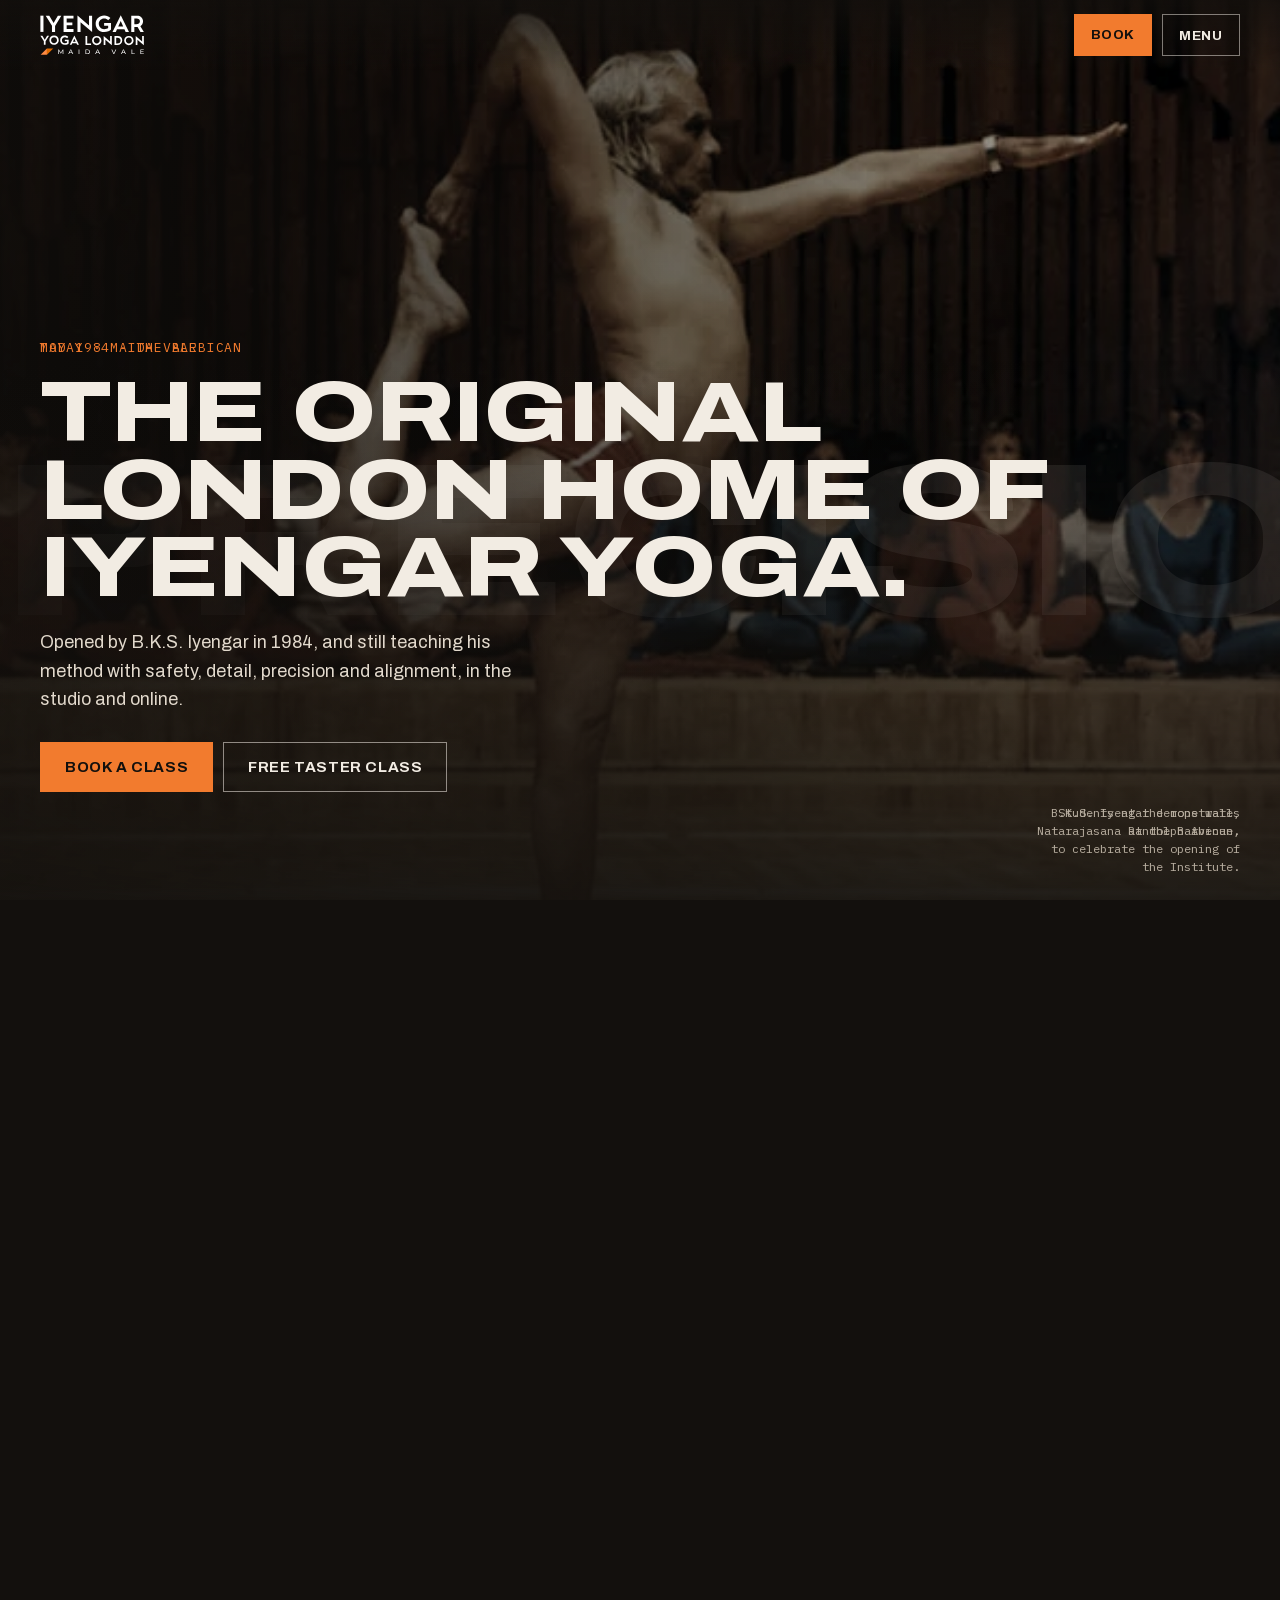
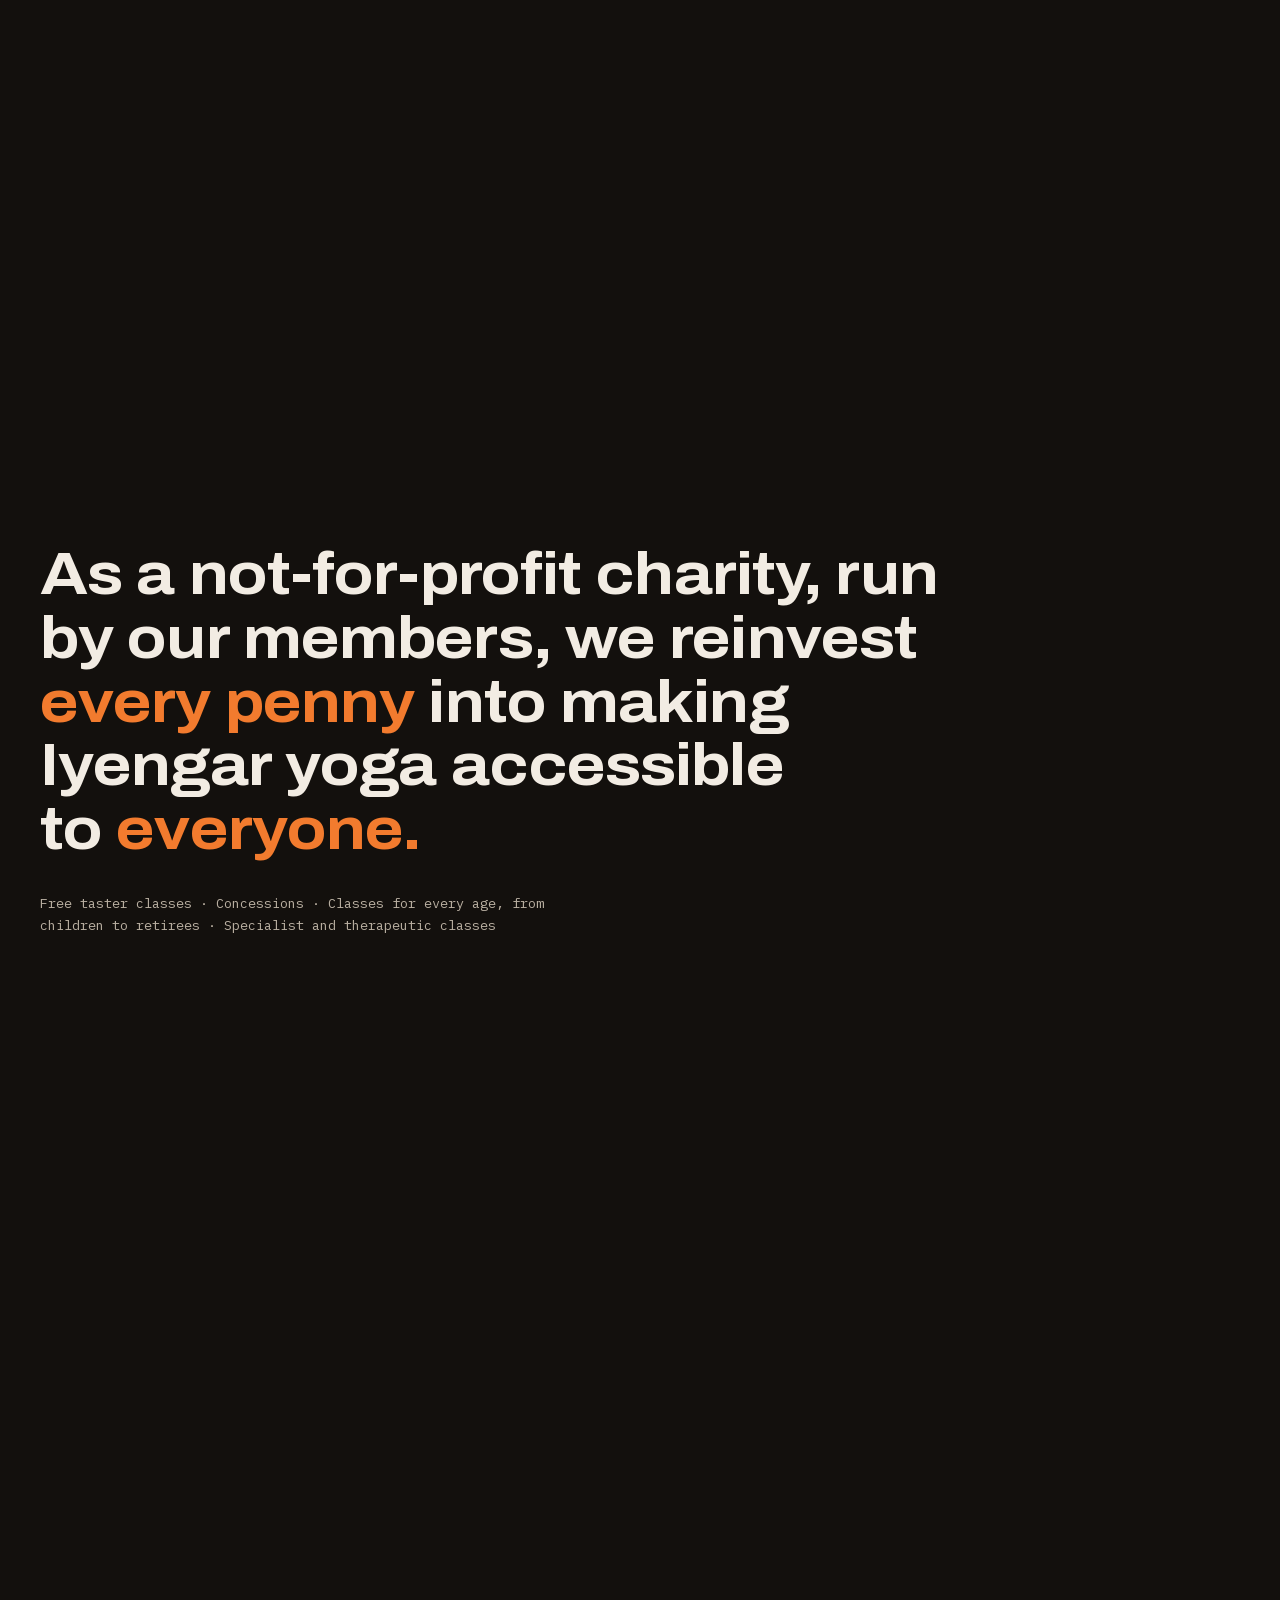
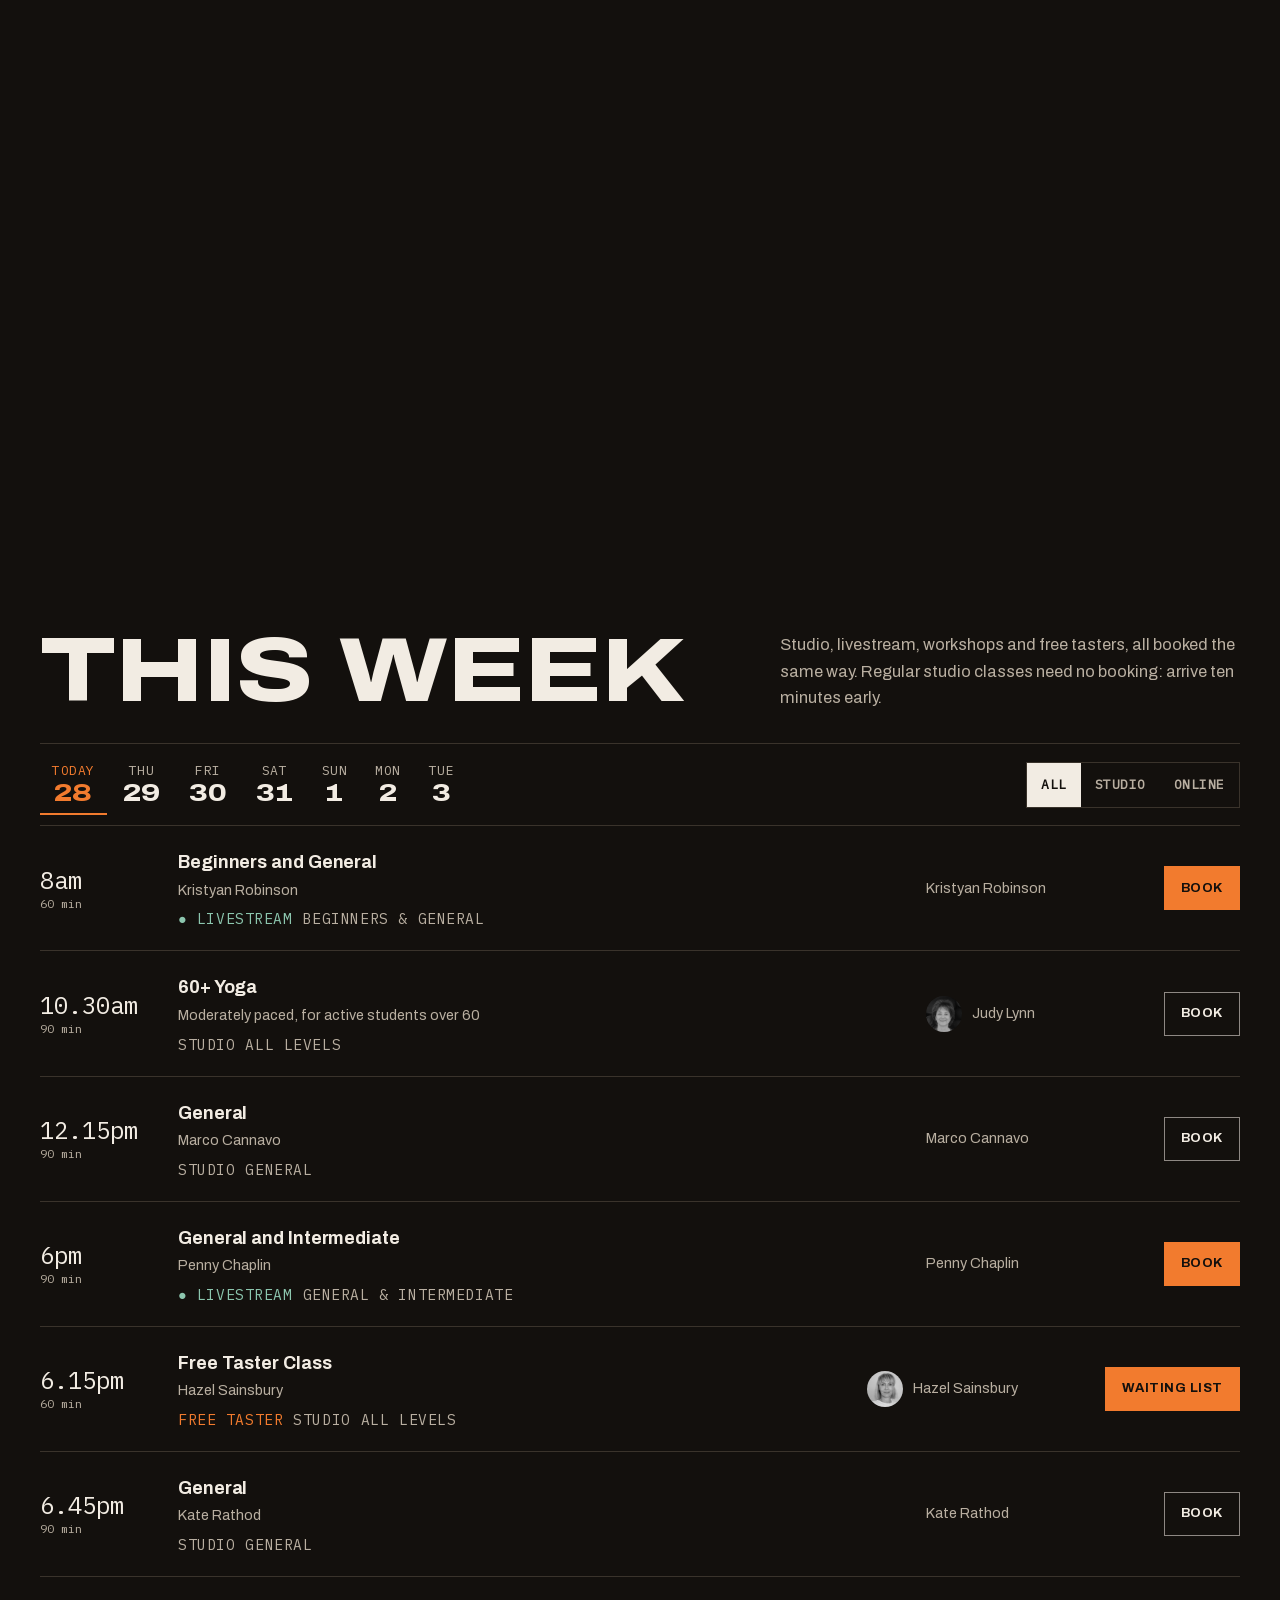
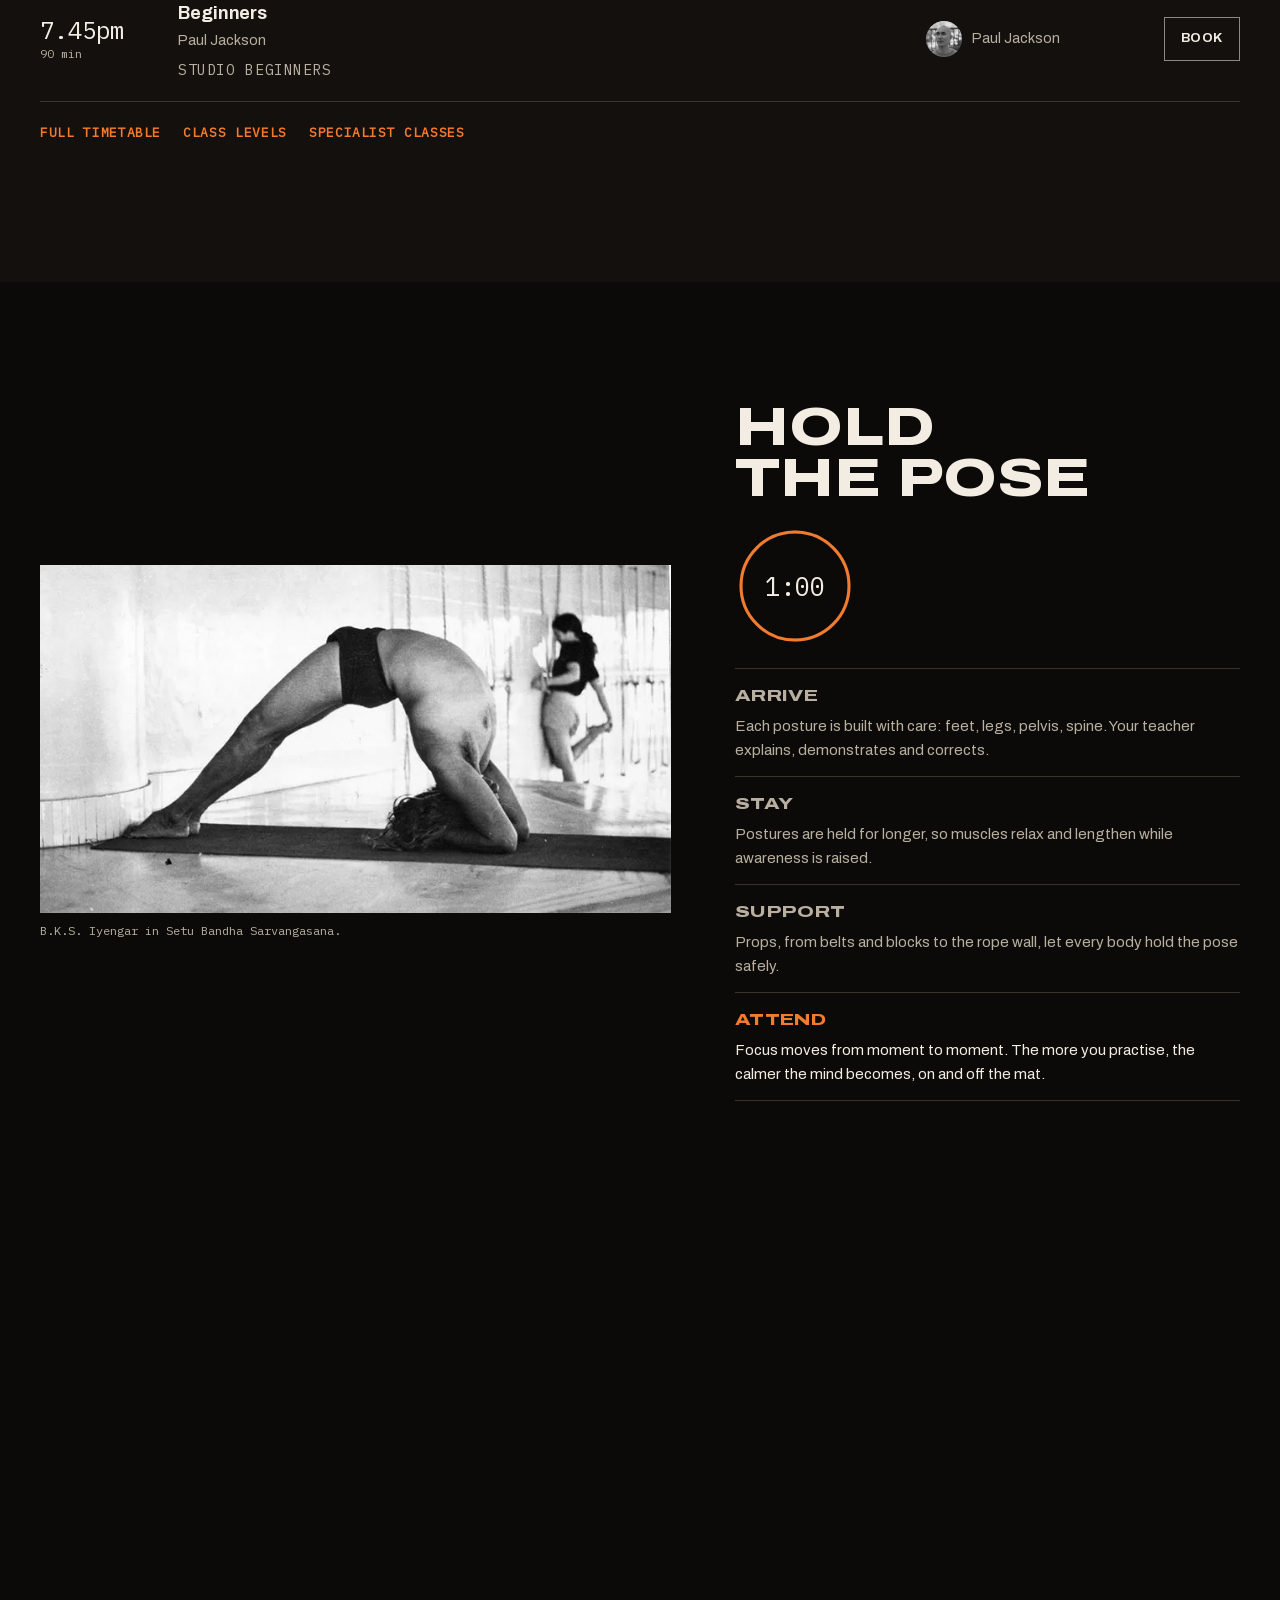
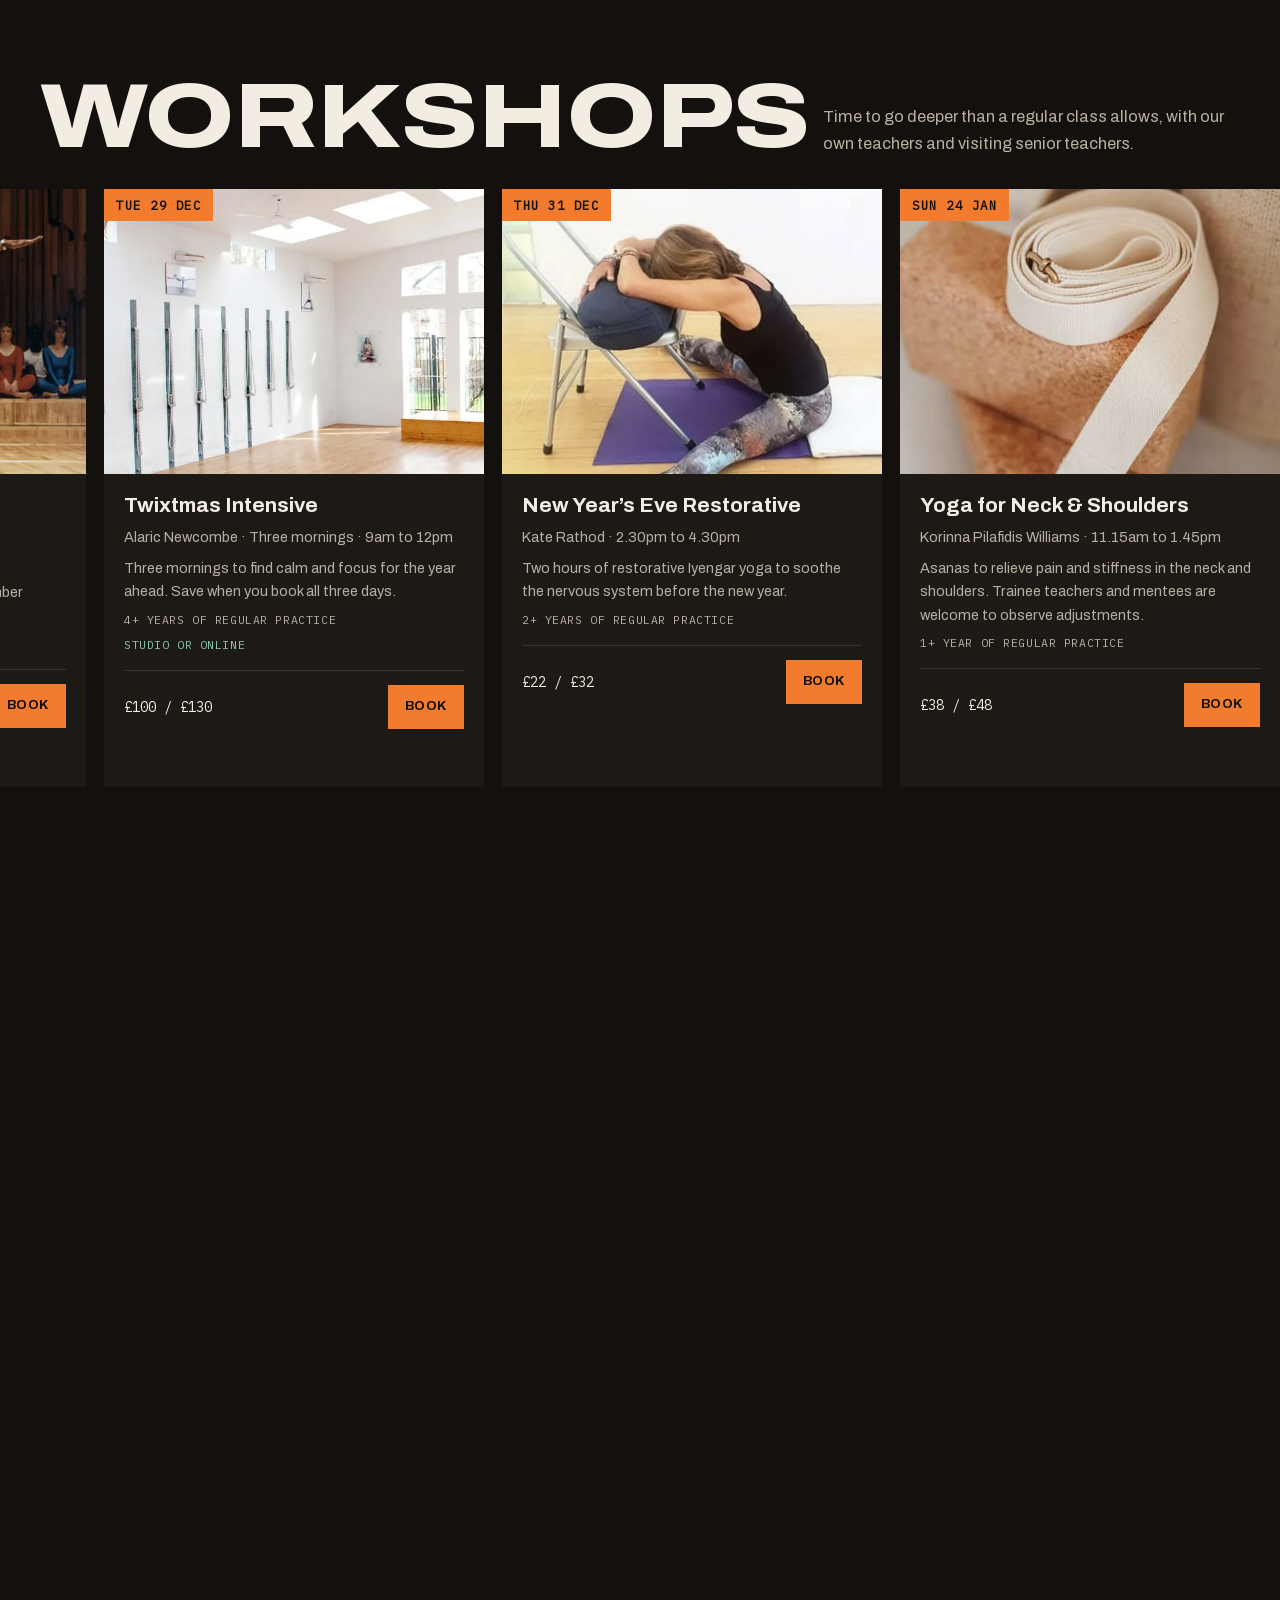
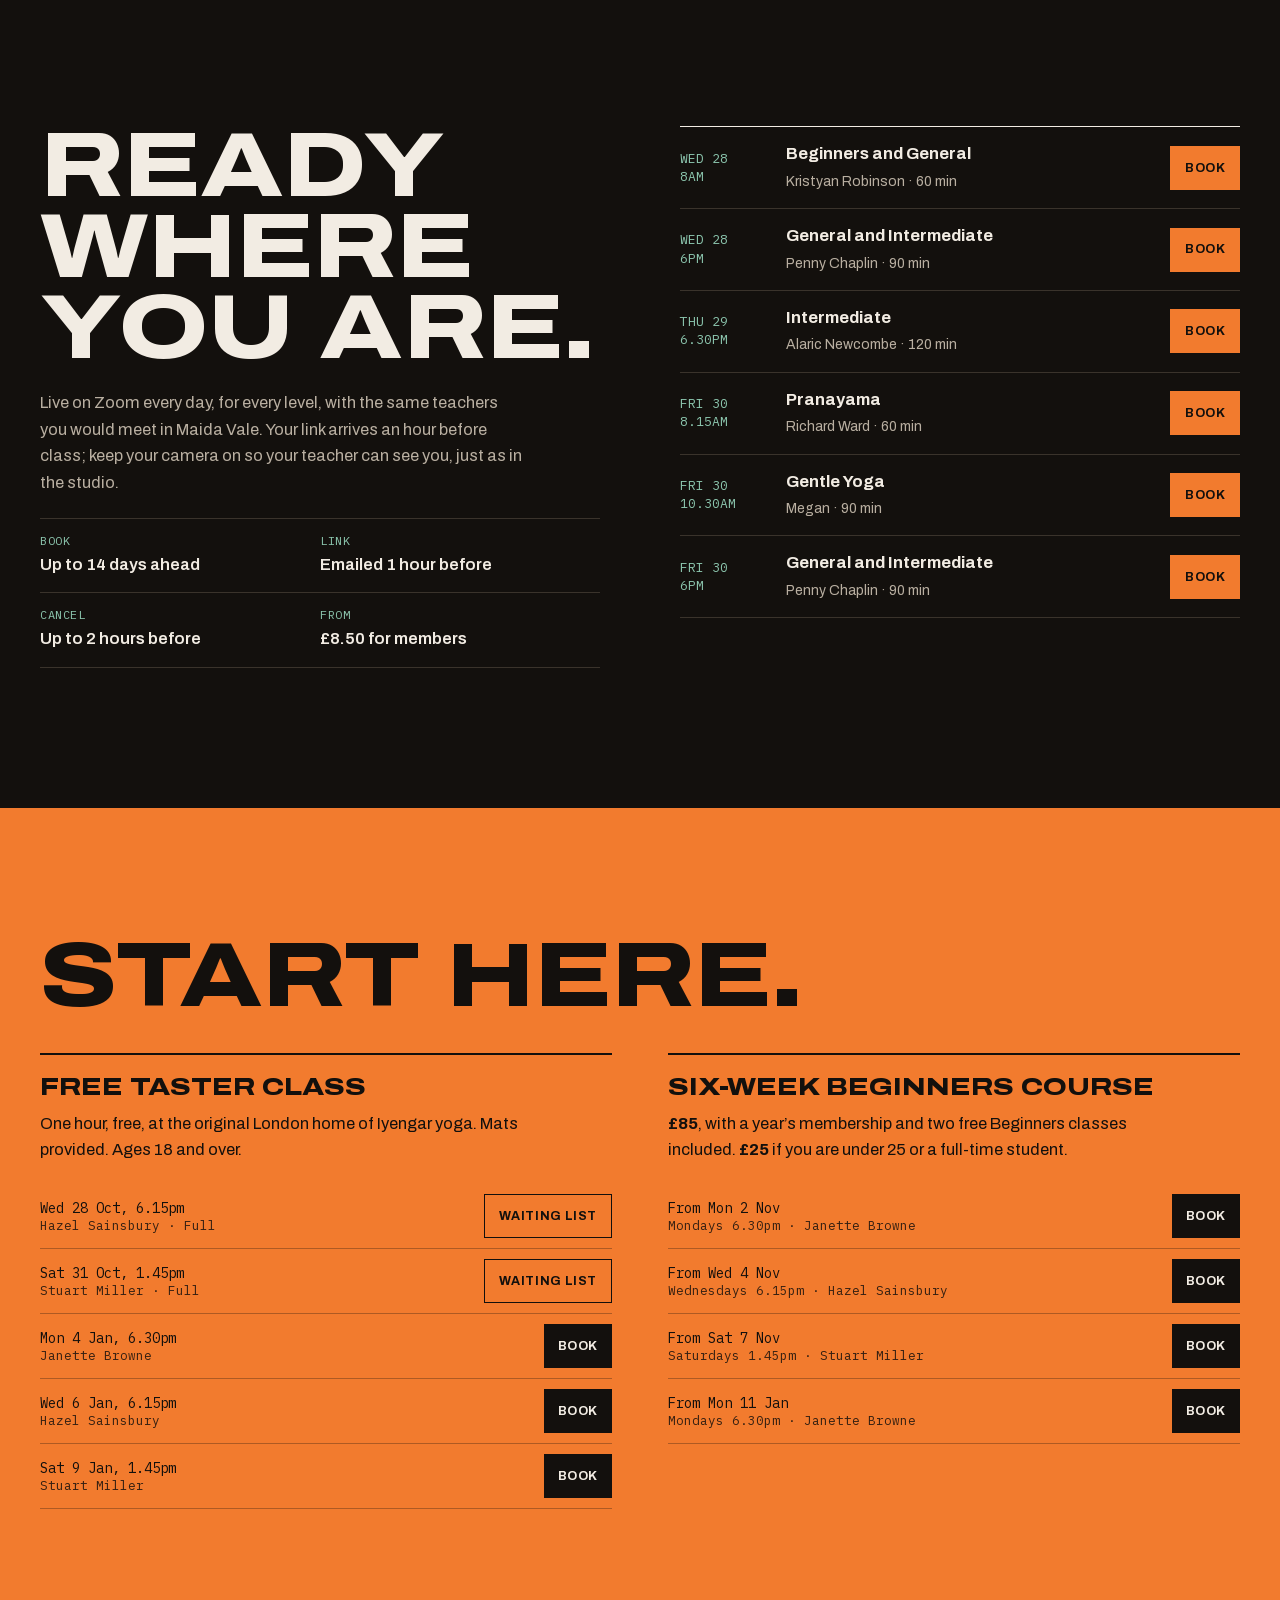
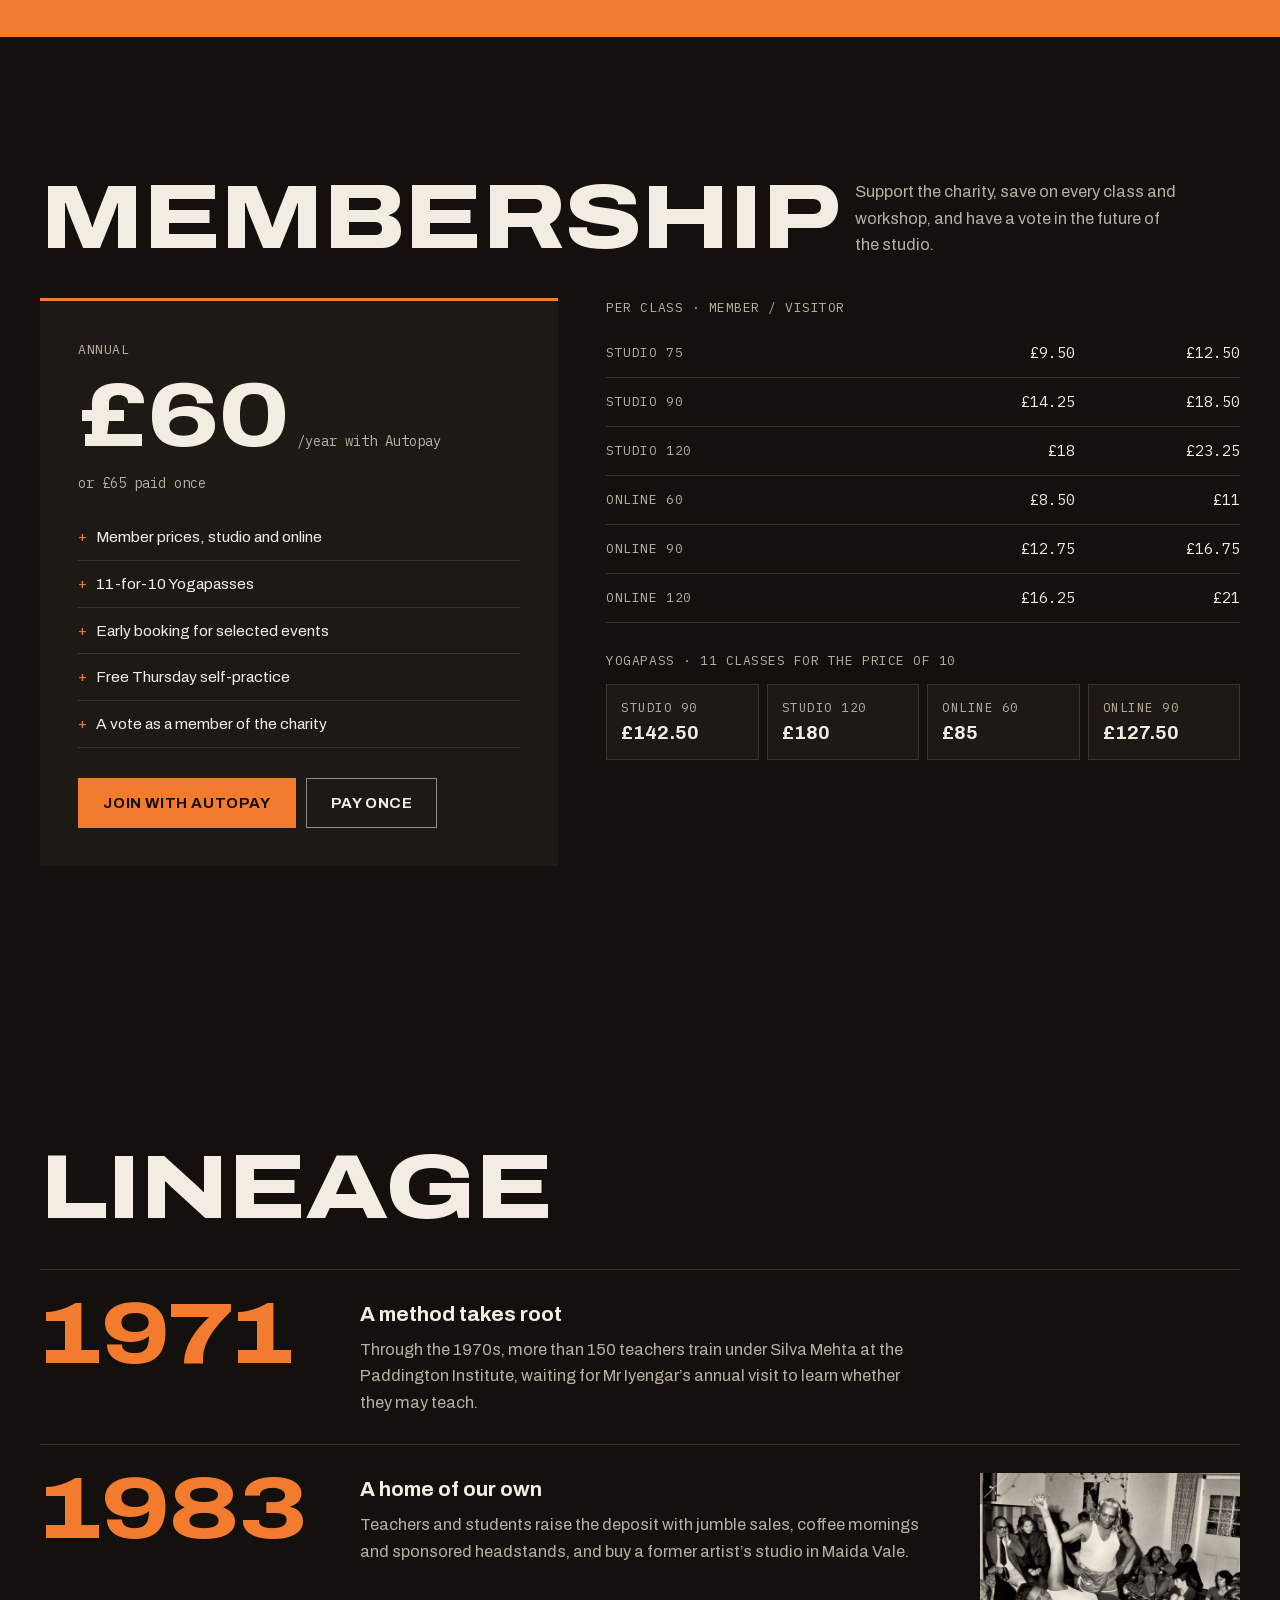
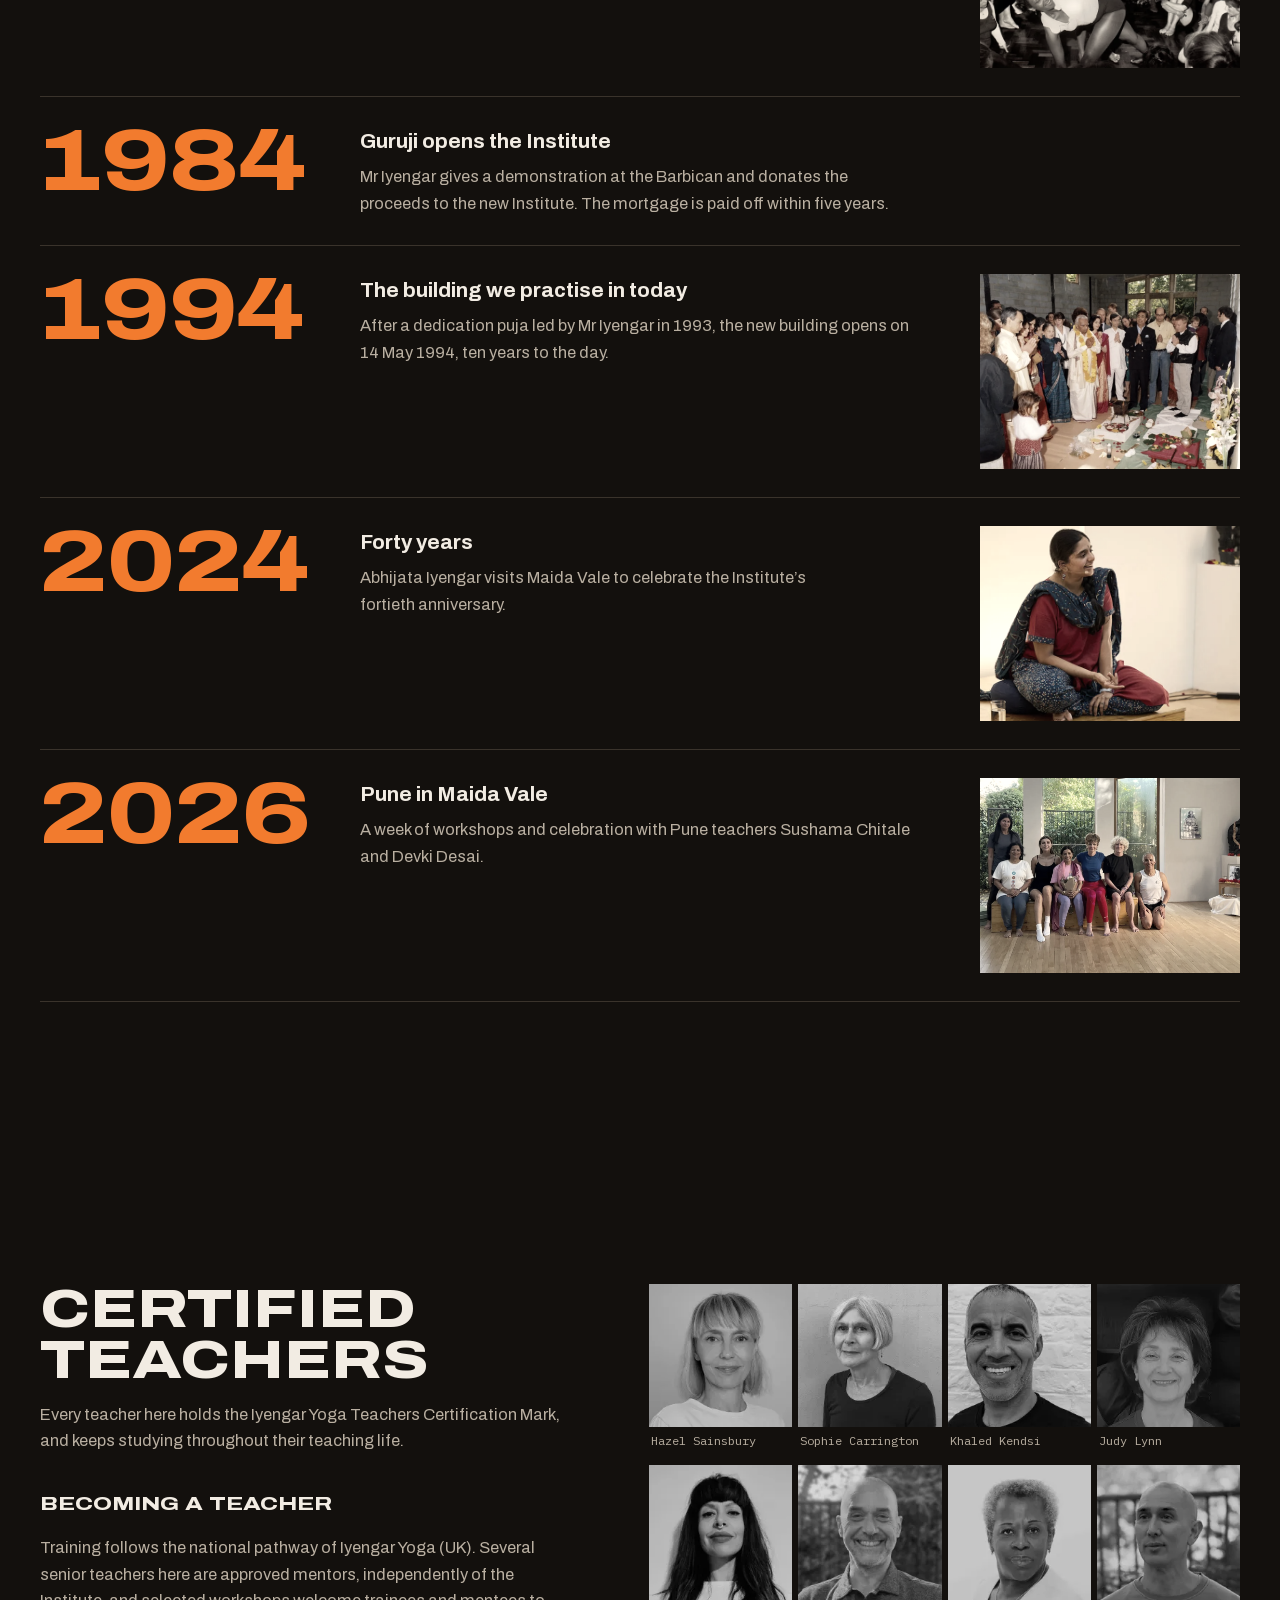
==== commit 0a25f5c7: "Fix contrast issues and touch up details - Free taster tag text was hidden by a broader timetable ru" ====
--- a/c/home.html
+++ b/c/home.html
@@ -48,7 +48,7 @@
       <div class="plane plane-now" aria-hidden="true"><img src="../assets/img/rope-wall-class.webp" alt="" width="1280" height="480"></div>
       <p class="plane plane-word" aria-hidden="true">Precision</p>
       <div class="hero-copy">
-        <p class="hero-year"><span class="y-then">May 1984 · The Barbican</span><span class="y-now">Today · Maida Vale</span></p>
+        <p class="hero-year"><span class="y-then">May 1984 · The Barbican</span><span class="y-now" aria-hidden="true">Today · Maida Vale</span></p>
         <h1>The original London home of Iyengar yoga.</h1>
         <p class="hero-lede">Opened by B.K.S. Iyengar in 1984, and still teaching his method with safety, detail, precision and alignment, in the studio and online.</p>
         <div class="hero-ctas">
@@ -56,7 +56,7 @@
           <button class="btn btn-ghost" type="button" data-book="t2">Free taster class</button>
         </div>
       </div>
-      <p class="hero-cap"><span class="c-then">B.K.S. Iyengar demonstrates Natarajasana at the Barbican, to celebrate the opening of the Institute.</span><span class="c-now">Students at the rope wall, Randolph Avenue.</span></p>
+      <p class="hero-cap"><span class="c-then">B.K.S. Iyengar demonstrates Natarajasana at the Barbican, to celebrate the opening of the Institute.</span><span class="c-now" aria-hidden="true">Students at the rope wall, Randolph Avenue.</span></p>
     </div>
   </section>
 
@@ -135,7 +135,7 @@
           <div><dt>From</dt><dd>£8.50 for members</dd></div>
         </dl>
       </div>
-      <ol class="live" id="live" data-reveal></ol>
+      <ol class="livelist" id="live" data-reveal></ol>
     </div>
   </section>
 
--- a/c/style.css
+++ b/c/style.css
@@ -71,7 +71,7 @@
 .plane-now { inset: 0; opacity: 0; }
 .plane-now img { object-position: 50% 50%; filter: brightness(.5) saturate(.9); }
 .plane-word { inset: auto 0 30% 0; text-align: center; font-stretch: 125%; font-weight: 800; text-transform: uppercase; font-size: clamp(4rem, 17vw, 17rem); line-height: .8; letter-spacing: -.02em; color: rgba(242, 236, 227, .1); white-space: nowrap; pointer-events: none; }
-.hero-pin::after { content: ""; position: absolute; inset: 40% 0 0; background: linear-gradient(rgba(19, 16, 13, 0), rgba(19, 16, 13, .9)); pointer-events: none; }
+.hero-pin::after { content: ""; position: absolute; inset: 0; background: linear-gradient(rgba(19, 16, 13, 0) 40%, rgba(19, 16, 13, .9)), linear-gradient(90deg, rgba(19, 16, 13, .72), rgba(19, 16, 13, .3) 55%, rgba(19, 16, 13, 0) 80%); pointer-events: none; }
 .hero-copy { position: relative; z-index: 2; padding: 0 var(--gut) clamp(72px, 12vh, 120px); max-width: 1100px; }
 .hero-year { font-family: var(--mono); font-size: 13px; letter-spacing: .06em; text-transform: uppercase; color: var(--accent); display: grid; }
 .hero-year span { grid-area: 1 / 1; }
@@ -82,8 +82,8 @@
 .hero-cap { position: absolute; z-index: 2; right: var(--gut); bottom: 24px; max-width: 30ch; font-family: var(--mono); font-size: 12px; line-height: 1.5; color: var(--soft); text-align: right; display: none; }
 .hero-cap span { grid-area: 1 / 1; }
 @media (min-width: 900px) { .hero-cap { display: grid; } }
-.motion .plane-then { transform: translate3d(0, calc(var(--p, 0) * -6%), 0) scale(calc(1 + var(--p, 0) * .08)); opacity: calc(1 - var(--p, 0) * 1.6); }
-.motion .plane-now { opacity: calc(var(--p, 0) * 1.8 - .4); transform: scale(calc(1.12 - var(--p, 0) * .12)); }
+.motion .plane-then { transform: translate3d(0, calc(var(--p, 0) * -6%), 0) scale(calc(1 + var(--p, 0) * .08)); opacity: calc(1.4 - var(--p, 0) * 2.8); }
+.motion .plane-now { opacity: calc(var(--p, 0) * 2.8 - 1); transform: scale(calc(1.12 - var(--p, 0) * .12)); }
 .motion .plane-word { transform: translate3d(calc(var(--p, 0) * -18%), 0, 0); }
 .motion .y-then, .motion .c-then { opacity: calc(1 - var(--p, 0) * 2.4); }
 .motion .y-now, .motion .c-now { opacity: calc(var(--p, 0) * 2.4 - 1); }
@@ -199,12 +199,12 @@
 .specs div { padding: 14px 0; border-bottom: 1px solid var(--line); }
 .specs dt { font: 500 12px var(--mono); text-transform: uppercase; letter-spacing: .05em; color: var(--live); }
 .specs dd { margin: 4px 0 0; font-weight: 600; }
-.live { list-style: none; margin: 0; padding: 0; border-top: 1px solid var(--ink); }
-.live li { display: grid; grid-template-columns: 92px minmax(0, 1fr) auto; gap: 14px; align-items: center; padding: 14px 0; border-bottom: 1px solid var(--line); }
-.live time { font: 500 13px/1.4 var(--mono); color: var(--live); text-transform: uppercase; }
-.live b { display: block; font-weight: 700; }
-.live span { color: var(--soft); font-size: 14px; }
-.live .btn { min-height: 44px; padding: 10px 14px; font-size: 12.5px; }
+.livelist { list-style: none; margin: 0; padding: 0; border-top: 1px solid var(--ink); }
+.livelist li { display: grid; grid-template-columns: 92px minmax(0, 1fr) auto; gap: 14px; align-items: center; padding: 14px 0; border-bottom: 1px solid var(--line); }
+.livelist time { font: 500 13px/1.4 var(--mono); color: var(--live); text-transform: uppercase; }
+.livelist b { display: block; font-weight: 700; }
+.livelist span { color: var(--soft); font-size: 14px; }
+.livelist .btn { min-height: 44px; padding: 10px 14px; font-size: 12.5px; }
 .motion [data-reveal] { opacity: 0; transform: translateY(28px); transition: opacity .9s cubic-bezier(.2, .7, .2, 1), transform .9s cubic-bezier(.2, .7, .2, 1); }
 .motion [data-reveal].in { opacity: 1; transform: none; }
 
@@ -267,12 +267,12 @@
 .links { display: flex; flex-wrap: wrap; gap: 8px 22px; font: 600 13px var(--mono); text-transform: uppercase; letter-spacing: .05em; }
 .links a { color: var(--accent); text-decoration: none; }
 .links a:hover { text-decoration: underline; }
-.grid-faces { list-style: none; margin: 0; padding: 0; display: grid; grid-template-columns: repeat(3, minmax(0, 1fr)); gap: 4px; }
+.grid-faces { list-style: none; margin: 0; padding: 0; display: grid; grid-template-columns: repeat(3, minmax(0, 1fr)); gap: 6px 6px; }
 @media (min-width: 560px) { .grid-faces { grid-template-columns: repeat(4, minmax(0, 1fr)); } }
 .grid-faces li { position: relative; }
 .grid-faces img { width: 100%; aspect-ratio: 1; object-fit: cover; filter: grayscale(1) brightness(.85); transition: filter .3s; }
 .grid-faces li:hover img { filter: grayscale(0) brightness(1); }
-.grid-faces span { position: absolute; left: 0; right: 0; bottom: 0; padding: 18px 8px 6px; font: 500 11.5px/1.3 var(--mono); background: linear-gradient(rgba(19, 16, 13, 0), rgba(19, 16, 13, .9)); }
+.grid-faces span { display: block; padding: 6px 2px 10px; font: 500 12px/1.3 var(--mono); color: var(--soft); }
 
 /* close */
 .close { padding-block: clamp(96px, 14vw, 180px); border-top: 1px solid var(--line); }
